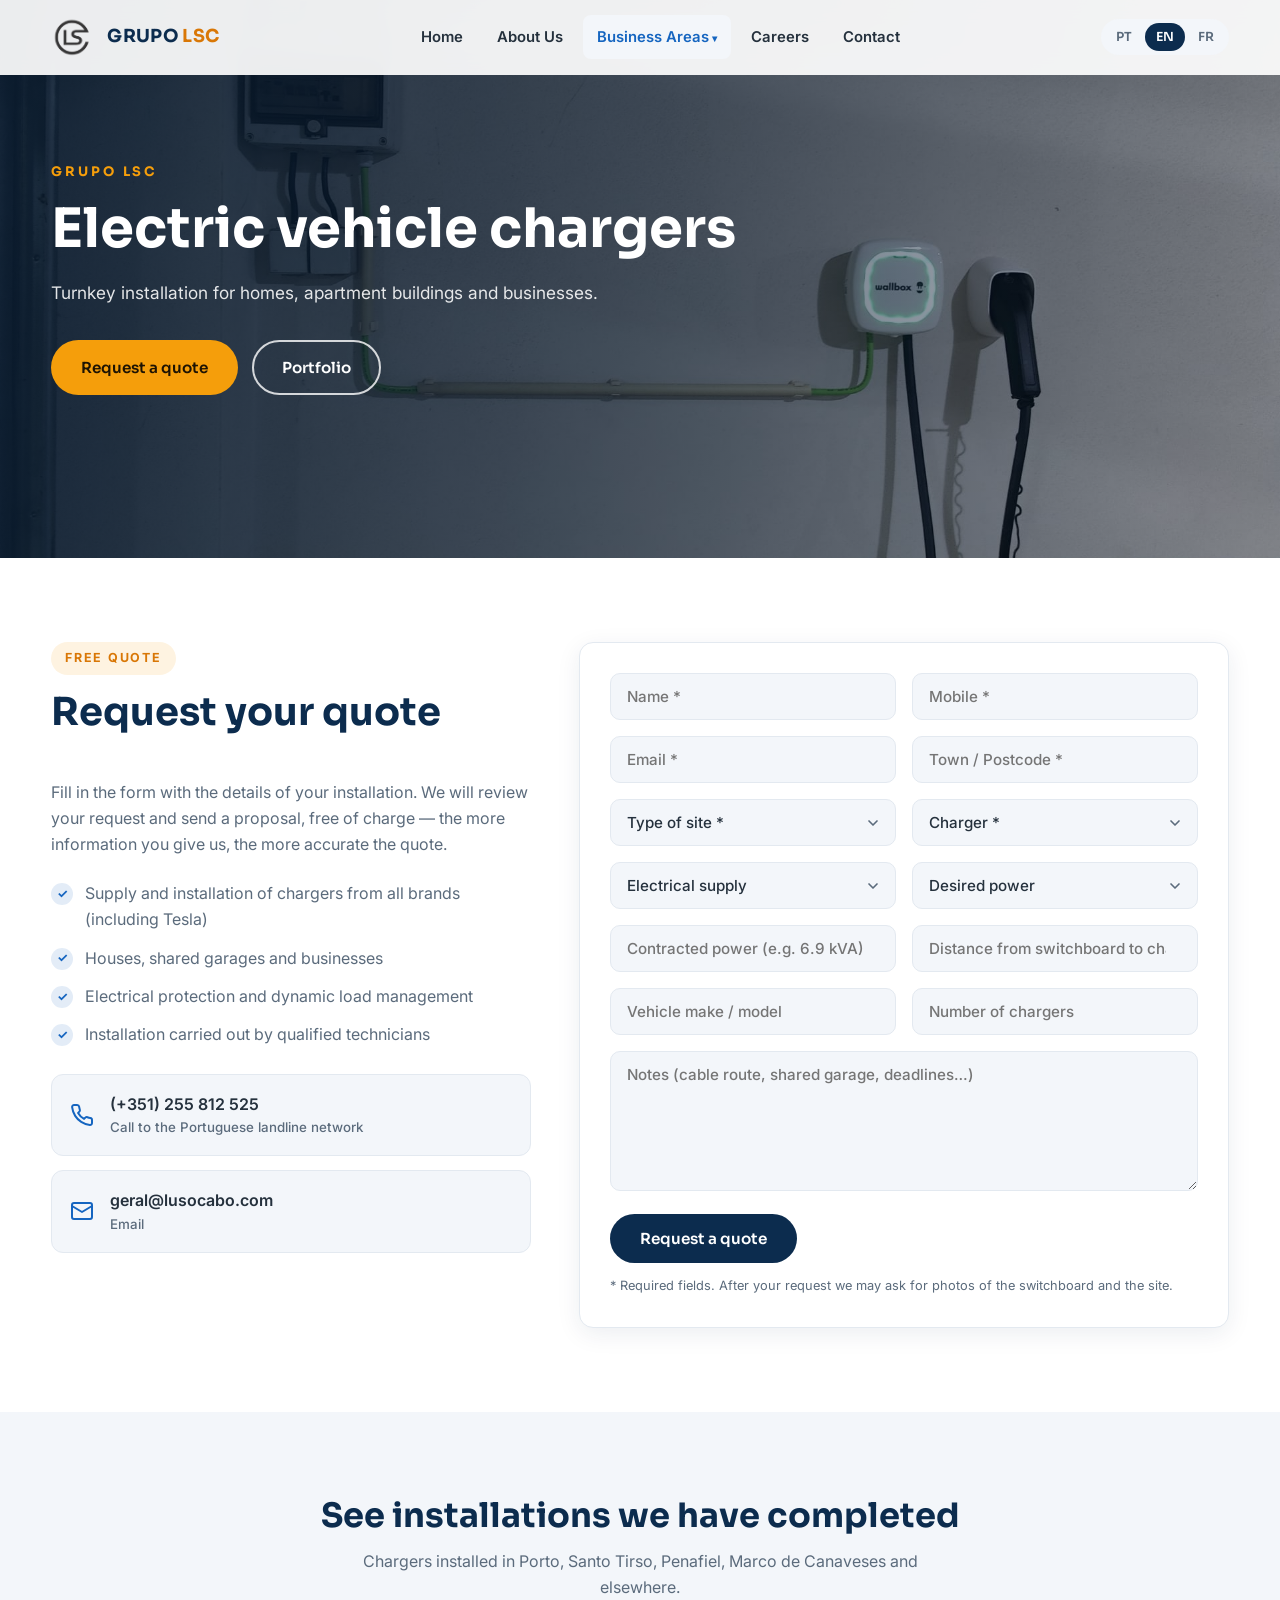
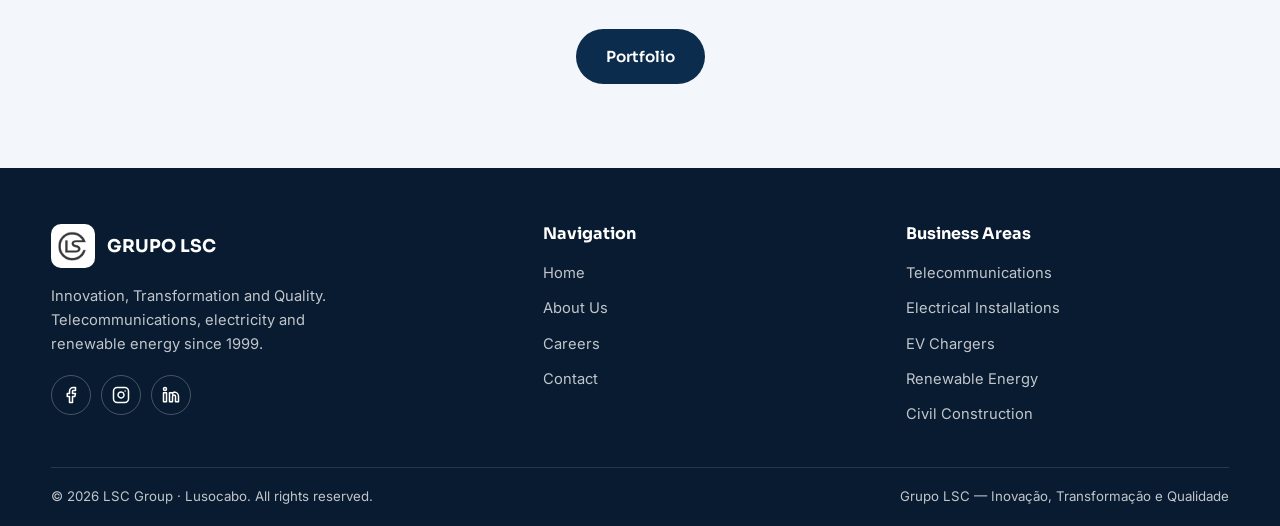
==== carregadores.html @ 3e49ad4d "Adicionar pagina de pedido de orcamento de carregadores VE Co-Authored-By: Claude Fable 5.2 <noreply" ====
<!DOCTYPE html>
<html lang="pt">
<head>
  <meta charset="utf-8">
  <meta name="viewport" content="width=device-width, initial-scale=1">
  <meta name="description" content="Peça um orçamento gratuito para a instalação de um carregador de veículo elétrico em moradia, condomínio ou empresa — Grupo LSC / Lusocabo.">
  <title data-i18n="meta.ev">Orçamento de Carregadores VE — Grupo LSC</title>
  <link rel="icon" type="image/png" href="assets/images/LOGO-sem_bg.png">
  <link rel="preconnect" href="https://fonts.googleapis.com">
  <link rel="preconnect" href="https://fonts.gstatic.com" crossorigin>
  <link href="https://fonts.googleapis.com/css2?family=Inter:wght@400;500;600;700&family=Sora:wght@400;600;700&display=swap" rel="stylesheet">
  <link rel="stylesheet" href="assets/css/site.css">
</head>
<body>

  <!-- ===== Header ===== -->
  <header class="site-header">
    <div class="container nav-wrap">
      <a href="index.html" class="brand">
        <img src="assets/images/LOGO-sem_bg.png" alt="Logótipo Grupo LSC">
        <span class="brand-name">GRUPO <span>LSC</span></span>
      </a>
      <ul class="main-nav">
        <li><a href="index.html" data-i18n="nav.home">Início</a></li>
        <li><a href="index.html#sobre" data-i18n="nav.about">Sobre Nós</a></li>
        <li class="has-sub">
          <a href="index.html#areas" class="active" data-i18n="nav.areas">Áreas de Negócio</a>
          <ul class="sub-menu">
            <li><a href="telecom.html" data-i18n="nav.telecom">Telecomunicações</a></li>
            <li><a href="elec.html" data-i18n="nav.elec">Eletricidade Geral</a></li>
            <li><a href="carregadores.html" class="active" data-i18n="nav.ev">Carregadores VE</a></li>
            <li><a href="renovaveis.html" data-i18n="nav.renov">Energias Renováveis</a></li>
            <li><a href="civil.html" data-i18n="nav.civil">Construção Civil</a></li>
          </ul>
        </li>
        <li><a href="index.html#recrutamento" data-i18n="nav.recruit">Recrutamento</a></li>
        <li><a href="index.html#contacto" data-i18n="nav.contact">Contactos</a></li>
      </ul>
      <div class="lang-switch" role="group" aria-label="Idioma">
        <button data-lang="pt" class="on">PT</button>
        <button data-lang="en">EN</button>
        <button data-lang="fr">FR</button>
      </div>
      <button class="nav-toggle" aria-label="Menu"><span></span><span></span><span></span></button>
    </div>
  </header>

  <!-- ===== Hero ===== -->
  <section class="hero hero-sub" style="padding:0;">
    <div class="hero-bg on" style="background-image:url('assets/images/ELEC_Carregador.jpg')"></div>
    <div class="container">
      <p class="eyebrow">GRUPO LSC</p>
      <h1 data-i18n="ev.heroTitle">Carregadores para veículos elétricos</h1>
      <p data-i18n="ev.heroSub">Instalação chave-na-mão em moradias, condomínios e empresas.</p>
      <div class="hero-cta">
        <a href="#orcamento" class="btn btn-primary" data-i18n="ev.heroBtn">Pedir orçamento</a>
        <a href="elec.html#galeria" class="btn btn-outline" data-i18n="gal.kicker">Portefólio</a>
      </div>
    </div>
  </section>

  <!-- ===== Pedido de orçamento ===== -->
  <section id="orcamento">
    <div class="container contact-grid">
      <div class="reveal">
        <div class="sec-head">
          <span class="kicker" data-i18n="ev.kicker">Orçamento gratuito</span>
          <h2 data-i18n="ev.title">Peça o seu orçamento</h2>
        </div>
        <p style="color:var(--muted);" data-i18n="ev.p1"></p>
        <ul class="svc-list">
          <li data-i18n="ev.s1"></li>
          <li data-i18n="ev.s2"></li>
          <li data-i18n="ev.s3"></li>
          <li data-i18n="ev.s4"></li>
        </ul>
        <div class="contact-card">
          <a class="contact-item" href="tel:+351255812525">
            <svg viewBox="0 0 24 24" fill="none" stroke-width="2" stroke-linecap="round" stroke-linejoin="round"><path d="M22 16.92v3a2 2 0 0 1-2.18 2 19.8 19.8 0 0 1-8.63-3.07 19.5 19.5 0 0 1-6-6 19.8 19.8 0 0 1-3.07-8.67A2 2 0 0 1 4.11 2h3a2 2 0 0 1 2 1.72c.13.96.36 1.9.7 2.81a2 2 0 0 1-.45 2.11L8.09 9.91a16 16 0 0 0 6 6l1.27-1.27a2 2 0 0 1 2.11-.45c.91.34 1.85.57 2.81.7A2 2 0 0 1 22 16.92z"/></svg>
            <div>(+351) 255 812 525<small data-i18n="contact.phonen">Chamada para a rede fixa nacional</small></div>
          </a>
          <a class="contact-item" href="mailto:geral@lusocabo.com">
            <svg viewBox="0 0 24 24" fill="none" stroke-width="2" stroke-linecap="round" stroke-linejoin="round"><rect x="2" y="4" width="20" height="16" rx="2"/><path d="m22 7-10 6L2 7"/></svg>
            <div>geral@lusocabo.com<small data-i18n="contact.email">Email</small></div>
          </a>
        </div>
      </div>

      <div class="contact-form reveal">
        <form action="https://formspree.io/f/mojzkaop" method="POST" data-ok="ev.ok">
          <input type="hidden" name="_subject" value="Pedido de orçamento — Carregador VE">
          <input type="text" name="_gotcha" tabindex="-1" autocomplete="off" style="display:none">

          <div class="form-row">
            <fieldset><input name="Nome" type="text" autocomplete="name" data-i18n-ph="form.name" placeholder="Nome *" required></fieldset>
            <fieldset><input name="Telemóvel" type="tel" autocomplete="tel" data-i18n-ph="ev.fPhone" placeholder="Telemóvel *" required></fieldset>
          </div>
          <div class="form-row">
            <fieldset><input name="email" type="email" autocomplete="email" data-i18n-ph="form.email" placeholder="Email *" required></fieldset>
            <fieldset><input name="Localidade" type="text" data-i18n-ph="ev.fLocal" placeholder="Localidade / Código postal *" required></fieldset>
          </div>

          <div class="form-row">
            <fieldset>
              <select name="Tipo de local" required aria-label="Tipo de local">
                <option value="" disabled selected data-i18n="ev.fSite">Tipo de local *</option>
                <option value="Moradia" data-i18n="ev.site1">Moradia</option>
                <option value="Garagem de condomínio" data-i18n="ev.site2">Garagem de condomínio</option>
                <option value="Empresa / frota" data-i18n="ev.site3">Empresa / frota</option>
                <option value="Espaço público ou comercial" data-i18n="ev.site4">Espaço público ou comercial</option>
              </select>
            </fieldset>
            <fieldset>
              <select name="Equipamento" required aria-label="Equipamento">
                <option value="" disabled selected data-i18n="ev.fEquip">Carregador *</option>
                <option value="Fornecimento e instalação" data-i18n="ev.equip1">Fornecimento e instalação</option>
                <option value="Só instalação (já tenho o carregador)" data-i18n="ev.equip2">Só instalação (já tenho o carregador)</option>
              </select>
            </fieldset>
          </div>

          <div class="form-row">
            <fieldset>
              <select name="Alimentação" aria-label="Alimentação elétrica">
                <option value="" selected data-i18n="ev.fSupply">Instalação elétrica</option>
                <option value="Monofásica" data-i18n="ev.supply1">Monofásica</option>
                <option value="Trifásica" data-i18n="ev.supply2">Trifásica</option>
                <option value="Não sei" data-i18n="ev.dontKnow">Não sei</option>
              </select>
            </fieldset>
            <fieldset>
              <select name="Potência do carregador" aria-label="Potência do carregador">
                <option value="" selected data-i18n="ev.fPower">Potência pretendida</option>
                <option value="3,7 kW">3,7 kW</option>
                <option value="7,4 kW">7,4 kW</option>
                <option value="11 kW">11 kW</option>
                <option value="22 kW">22 kW</option>
                <option value="Não sei" data-i18n="ev.dontKnow">Não sei</option>
              </select>
            </fieldset>
          </div>

          <div class="form-row">
            <fieldset><input name="Potência contratada" type="text" data-i18n-ph="ev.fContract" placeholder="Potência contratada (ex.: 6,9 kVA)"></fieldset>
            <fieldset><input name="Distância ao quadro (m)" type="number" min="0" step="1" inputmode="numeric" data-i18n-ph="ev.fDist" placeholder="Distância do quadro ao carregador (m)"></fieldset>
          </div>

          <div class="form-row">
            <fieldset><input name="Veículo" type="text" data-i18n-ph="ev.fCar" placeholder="Marca / modelo do veículo"></fieldset>
            <fieldset><input name="N.º de carregadores" type="number" min="1" step="1" inputmode="numeric" data-i18n-ph="ev.fQty" placeholder="N.º de carregadores"></fieldset>
          </div>

          <fieldset><textarea name="Observações" data-i18n-ph="ev.fMsg" placeholder="Observações (percurso dos cabos, garagem coletiva, prazos…)"></textarea></fieldset>
          <button type="submit" class="btn btn-navy" data-i18n="ev.send">Pedir orçamento</button>
          <p class="form-status" role="status" style="margin-top:12px;font-weight:600;"></p>
          <p class="form-note" data-i18n="ev.note">* Campos obrigatórios. Depois do pedido poderemos solicitar fotografias do quadro elétrico e do local.</p>
        </form>
      </div>
    </div>
  </section>

  <!-- ===== CTA ===== -->
  <section class="cta-band">
    <div class="container reveal">
      <h2 data-i18n="ev.ctaTitle">Veja instalações que já realizámos</h2>
      <p data-i18n="ev.ctaP"></p>
      <a href="elec.html#galeria" class="btn btn-navy" data-i18n="gal.kicker">Portefólio</a>
    </div>
  </section>

  <!-- ===== Footer ===== -->
  <footer class="site-footer">
    <div class="container">
      <div class="footer-grid">
        <div>
          <div class="footer-brand">
            <img src="assets/images/LOGO-sem_bg.png" alt="Grupo LSC">
            <span class="brand-name">GRUPO LSC</span>
          </div>
          <p class="footer-tagline" data-i18n="footer.tagline"></p>
          <div class="socials">
            <a href="https://www.facebook.com/profile.php?id=61575299214508" target="_blank" rel="noopener" aria-label="Facebook">
              <svg viewBox="0 0 24 24" fill="none" stroke="#fff" stroke-width="2" stroke-linecap="round" stroke-linejoin="round"><path d="M18 2h-3a5 5 0 0 0-5 5v3H7v4h3v8h4v-8h3l1-4h-4V7a1 1 0 0 1 1-1h3z"/></svg>
            </a>
            <a href="https://www.instagram.com/grupo_lsc/" target="_blank" rel="noopener" aria-label="Instagram">
              <svg viewBox="0 0 24 24" fill="none" stroke="#fff" stroke-width="2" stroke-linecap="round" stroke-linejoin="round"><rect x="2" y="2" width="20" height="20" rx="5"/><path d="M16 11.37A4 4 0 1 1 12.63 8 4 4 0 0 1 16 11.37z"/><line x1="17.5" y1="6.5" x2="17.51" y2="6.5"/></svg>
            </a>
            <a href="https://www.linkedin.com/company/lusocabo/" target="_blank" rel="noopener" aria-label="LinkedIn">
              <svg viewBox="0 0 24 24" fill="none" stroke="#fff" stroke-width="2" stroke-linecap="round" stroke-linejoin="round"><path d="M16 8a6 6 0 0 1 6 6v7h-4v-7a2 2 0 0 0-2-2 2 2 0 0 0-2 2v7h-4V9h4v1.57A6 6 0 0 1 16 8z"/><rect x="2" y="9" width="4" height="12"/><circle cx="4" cy="4" r="2"/></svg>
            </a>
          </div>
        </div>
        <div>
          <h4 data-i18n="footer.nav">Navegação</h4>
          <ul>
            <li><a href="index.html" data-i18n="nav.home">Início</a></li>
            <li><a href="index.html#sobre" data-i18n="nav.about">Sobre Nós</a></li>
            <li><a href="index.html#recrutamento" data-i18n="nav.recruit">Recrutamento</a></li>
            <li><a href="index.html#contacto" data-i18n="nav.contact">Contactos</a></li>
          </ul>
        </div>
        <div>
          <h4 data-i18n="footer.areas">Áreas de Negócio</h4>
          <ul>
            <li><a href="telecom.html" data-i18n="nav.telecom">Telecomunicações</a></li>
            <li><a href="elec.html" data-i18n="nav.elec">Eletricidade Geral</a></li>
            <li><a href="carregadores.html" data-i18n="nav.ev">Carregadores VE</a></li>
            <li><a href="renovaveis.html" data-i18n="nav.renov">Energias Renováveis</a></li>
            <li><a href="civil.html" data-i18n="nav.civil">Construção Civil</a></li>
          </ul>
        </div>
      </div>
      <div class="footer-bottom">
        <span data-i18n="footer.rights">© 2026 Grupo LSC · Lusocabo. Todos os direitos reservados.</span>
        <span>Grupo LSC — Inovação, Transformação e Qualidade</span>
      </div>
    </div>
  </footer>

  <script src="assets/js/i18n.js"></script>
  <script src="assets/js/site.js"></script>
</body>
</html>
---- assets/css/site.css ----
/* ============================================================
   GRUPO LSC — folha de estilos principal
   Design corporativo claro · sem frameworks · responsivo
   ============================================================ */

:root {
  --navy: #0c2c4e;
  --navy-2: #123a66;
  --blue: #1565c0;
  --accent: #f59e0b;
  --accent-dark: #d97706;
  --bg: #ffffff;
  --bg-soft: #f3f6fa;
  --text: #25313d;
  --muted: #5b6b7c;
  --line: #e3e9f0;
  --radius: 14px;
  --shadow: 0 6px 24px rgba(12, 44, 78, 0.08);
  --shadow-lg: 0 14px 40px rgba(12, 44, 78, 0.14);
  --font-head: "Sora", "Segoe UI", sans-serif;
  --font-body: "Inter", "Segoe UI", sans-serif;
}

* { margin: 0; padding: 0; box-sizing: border-box; }

html { scroll-behavior: smooth; }

body {
  font-family: var(--font-body);
  color: var(--text);
  background: var(--bg);
  line-height: 1.65;
  font-size: 16px;
  -webkit-font-smoothing: antialiased;
}

img { max-width: 100%; display: block; }

a { color: var(--blue); text-decoration: none; }
a:hover { color: var(--accent-dark); }

h1, h2, h3, h4 { font-family: var(--font-head); color: var(--navy); line-height: 1.2; }

.container { width: min(1180px, 92%); margin-inline: auto; }

section { padding: 84px 0; }

/* ---------- Cabeçalhos de secção ---------- */
.sec-head { max-width: 720px; margin-bottom: 44px; }
.sec-head.center { margin-inline: auto; text-align: center; }
.sec-head .kicker {
  display: inline-block;
  font-size: 0.78rem;
  font-weight: 700;
  letter-spacing: 0.14em;
  text-transform: uppercase;
  color: var(--accent-dark);
  background: rgba(245, 158, 11, 0.12);
  padding: 6px 14px;
  border-radius: 999px;
  margin-bottom: 14px;
}
.sec-head h2 { font-size: clamp(1.7rem, 3.4vw, 2.4rem); font-weight: 700; }
.sec-head p { color: var(--muted); margin-top: 12px; }

/* ---------- Botões ---------- */
.btn {
  display: inline-flex;
  align-items: center;
  gap: 10px;
  font-family: var(--font-head);
  font-weight: 600;
  font-size: 0.95rem;
  padding: 13px 28px;
  border-radius: 999px;
  border: 2px solid transparent;
  cursor: pointer;
  transition: transform 0.18s ease, box-shadow 0.18s ease, background 0.18s ease, color 0.18s ease;
}
.btn:hover { transform: translateY(-2px); }
.btn-primary { background: var(--accent); color: #1d1303; }
.btn-primary:hover { background: var(--accent-dark); color: #fff; box-shadow: var(--shadow-lg); }
.btn-outline { border-color: rgba(255, 255, 255, 0.8); color: #fff; background: transparent; }
.btn-outline:hover { background: #fff; color: var(--navy); }
.btn-navy { background: var(--navy); color: #fff; }
.btn-navy:hover { background: var(--navy-2); color: #fff; box-shadow: var(--shadow-lg); }

/* ---------- Header ---------- */
.site-header {
  position: fixed;
  inset: 0 0 auto 0;
  z-index: 100;
  background: rgba(255, 255, 255, 0.92);
  backdrop-filter: blur(10px);
  border-bottom: 1px solid transparent;
  transition: border-color 0.2s ease, box-shadow 0.2s ease;
}
.site-header.scrolled { border-color: var(--line); box-shadow: 0 4px 18px rgba(12, 44, 78, 0.07); }

.nav-wrap {
  display: flex;
  align-items: center;
  justify-content: space-between;
  height: 74px;
  gap: 18px;
}

.brand { display: flex; align-items: center; gap: 12px; }
.brand img { width: 44px; height: 44px; object-fit: contain; }
.brand .brand-name {
  font-family: var(--font-head);
  font-weight: 700;
  font-size: 1.12rem;
  color: var(--navy);
  letter-spacing: 0.02em;
}
.brand .brand-name span { color: var(--accent-dark); }

.main-nav { display: flex; align-items: center; gap: 6px; list-style: none; }
.main-nav > li { position: relative; }
.main-nav a {
  display: block;
  padding: 10px 14px;
  font-weight: 600;
  font-size: 0.93rem;
  color: var(--text);
  border-radius: 8px;
}
.main-nav a:hover, .main-nav a.active { color: var(--blue); background: var(--bg-soft); }

/* dropdown */
.has-sub > a::after { content: " ▾"; font-size: 0.7em; }
.sub-menu {
  position: absolute;
  top: calc(100% + 8px);
  left: 0;
  min-width: 230px;
  background: #fff;
  border: 1px solid var(--line);
  border-radius: 12px;
  box-shadow: var(--shadow-lg);
  list-style: none;
  padding: 8px;
  opacity: 0;
  visibility: hidden;
  transform: translateY(8px);
  transition: all 0.18s ease;
}
.has-sub:hover .sub-menu, .has-sub:focus-within .sub-menu {
  opacity: 1; visibility: visible; transform: translateY(0);
}
.sub-menu a { padding: 10px 14px; border-radius: 8px; }

/* seletor de idioma */
.lang-switch { display: flex; gap: 2px; background: var(--bg-soft); border-radius: 999px; padding: 4px; }
.lang-switch button {
  border: 0;
  background: transparent;
  font: 600 0.78rem var(--font-head);
  color: var(--muted);
  padding: 6px 11px;
  border-radius: 999px;
  cursor: pointer;
  transition: all 0.15s ease;
}
.lang-switch button.on { background: var(--navy); color: #fff; }

/* hamburger */
.nav-toggle {
  display: none;
  border: 0;
  background: transparent;
  cursor: pointer;
  width: 44px;
  height: 44px;
  border-radius: 10px;
}
.nav-toggle span {
  display: block;
  width: 24px;
  height: 2.5px;
  margin: 5px auto;
  background: var(--navy);
  border-radius: 2px;
  transition: 0.25s ease;
}
body.nav-open .nav-toggle span:nth-child(1) { transform: translateY(7.5px) rotate(45deg); }
body.nav-open .nav-toggle span:nth-child(2) { opacity: 0; }
body.nav-open .nav-toggle span:nth-child(3) { transform: translateY(-7.5px) rotate(-45deg); }

/* ---------- Hero ---------- */
.hero {
  position: relative;
  min-height: 88vh;
  display: flex;
  align-items: center;
  color: #fff;
  overflow: hidden;
  background: var(--navy);
}
.hero.hero-sub { min-height: 62vh; }
.hero-bg {
  position: absolute;
  inset: 0;
  background-size: cover;
  background-position: center;
  opacity: 0;
  transition: opacity 1.4s ease;
  transform: scale(1.04);
}
.hero-bg.on { opacity: 1; }
.hero::after {
  content: "";
  position: absolute;
  inset: 0;
  background: linear-gradient(100deg, rgba(8, 27, 48, 0.88) 0%, rgba(8, 27, 48, 0.62) 48%, rgba(8, 27, 48, 0.28) 100%);
}
.hero .container { position: relative; z-index: 2; }
.hero .eyebrow {
  font: 700 0.82rem var(--font-head);
  letter-spacing: 0.22em;
  text-transform: uppercase;
  color: var(--accent);
  margin-bottom: 16px;
}
.hero h1 {
  color: #fff;
  font-size: clamp(2rem, 5vw, 3.4rem);
  font-weight: 700;
  max-width: 760px;
  margin-bottom: 18px;
}
.hero h1 em { font-style: normal; color: var(--accent); }
.hero p { max-width: 600px; font-size: 1.08rem; color: rgba(255, 255, 255, 0.88); margin-bottom: 32px; }
.hero-cta { display: flex; flex-wrap: wrap; gap: 14px; }

.hero-scroll {
  position: absolute;
  bottom: 26px;
  left: 50%;
  transform: translateX(-50%);
  z-index: 2;
  color: rgba(255,255,255,0.85);
  font-size: 1.3rem;
  animation: bounce 2s infinite;
}
@keyframes bounce { 0%,100% { transform: translate(-50%,0); } 50% { transform: translate(-50%,8px); } }

/* ---------- Faixa de estatísticas ---------- */
.stats-band { background: var(--navy); padding: 46px 0; }
.stats-grid {
  display: grid;
  grid-template-columns: repeat(4, 1fr);
  gap: 24px;
  text-align: center;
}
.stat .num {
  font: 700 clamp(1.9rem, 4vw, 2.7rem) var(--font-head);
  color: #fff;
}
.stat .num i { font-style: normal; color: var(--accent); }
.stat .lbl { color: rgba(255, 255, 255, 0.72); font-size: 0.92rem; margin-top: 4px; }

/* ---------- Sobre ---------- */
.about-grid {
  display: grid;
  grid-template-columns: 1.05fr 1fr;
  gap: 56px;
  align-items: center;
}
.about-text p + p { margin-top: 14px; }
.about-text p { color: var(--muted); }
.about-text strong { color: var(--navy); }

.values-grid { display: grid; grid-template-columns: 1fr 1fr; gap: 18px; }
.value-card {
  background: var(--bg-soft);
  border: 1px solid var(--line);
  border-radius: var(--radius);
  padding: 26px 22px;
  transition: transform 0.2s ease, box-shadow 0.2s ease;
}
.value-card:hover { transform: translateY(-4px); box-shadow: var(--shadow); }
.value-card svg { width: 34px; height: 34px; stroke: var(--blue); margin-bottom: 12px; }
.value-card h4 { font-size: 1.02rem; margin-bottom: 6px; }
.value-card p { font-size: 0.88rem; color: var(--muted); }

/* ---------- Áreas de negócio ---------- */
.areas-grid {
  display: grid;
  grid-template-columns: repeat(auto-fit, minmax(205px, 1fr));
  gap: 22px;
}
.area-card {
  position: relative;
  border-radius: var(--radius);
  overflow: hidden;
  min-height: 380px;
  display: flex;
  align-items: flex-end;
  color: #fff;
  box-shadow: var(--shadow);
  transition: transform 0.25s ease, box-shadow 0.25s ease;
}
.area-card:hover { transform: translateY(-6px); box-shadow: var(--shadow-lg); }
.area-card img.bg {
  position: absolute;
  inset: 0;
  width: 100%;
  height: 100%;
  object-fit: cover;
  transition: transform 0.5s ease;
}
.area-card:hover img.bg { transform: scale(1.06); }
.area-card::after {
  content: "";
  position: absolute;
  inset: 0;
  background: linear-gradient(to top, rgba(8, 27, 48, 0.92) 0%, rgba(8, 27, 48, 0.35) 55%, rgba(8, 27, 48, 0.05) 100%);
}
.area-card .info { position: relative; z-index: 2; padding: 24px; }
.area-card h3 { color: #fff; font-size: 1.18rem; margin-bottom: 8px; }
.area-card p { font-size: 0.87rem; color: rgba(255, 255, 255, 0.85); margin-bottom: 14px; }
.area-card .more { font: 600 0.86rem var(--font-head); color: var(--accent); }
.area-card:hover .more { color: #fff; }

/* ---------- Conhecimento técnico ---------- */
.tech-grid {
  display: grid;
  grid-template-columns: repeat(3, 1fr);
  gap: 14px 22px;
}
.tech-item {
  display: flex;
  align-items: center;
  gap: 14px;
  background: #fff;
  border: 1px solid var(--line);
  border-radius: 12px;
  padding: 16px 18px;
  font-weight: 600;
  font-size: 0.92rem;
  color: var(--navy);
  transition: border-color 0.2s ease, box-shadow 0.2s ease;
}
.tech-item:hover { border-color: var(--blue); box-shadow: var(--shadow); }
.tech-item svg { flex: 0 0 26px; width: 26px; height: 26px; stroke: var(--blue); }

/* ---------- Projetos (carrossel scroll-snap) ---------- */
.proj-rail-wrap { position: relative; }
.proj-rail {
  display: grid;
  grid-auto-flow: column;
  grid-auto-columns: clamp(250px, 30%, 340px);
  gap: 20px;
  overflow-x: auto;
  scroll-snap-type: x mandatory;
  padding: 6px 6px 22px;
  scrollbar-width: thin;
  scrollbar-color: var(--line) transparent;
}
.proj-card {
  scroll-snap-align: start;
  background: #fff;
  border: 1px solid var(--line);
  border-radius: var(--radius);
  overflow: hidden;
  box-shadow: var(--shadow);
  transition: transform 0.2s ease;
}
.proj-card:hover { transform: translateY(-5px); }
.proj-card img { height: 210px; width: 100%; object-fit: cover; }
.proj-card .body { padding: 18px 20px 20px; }
.proj-card h4 { font-size: 1rem; margin-bottom: 4px; }
.proj-card .meta { font-size: 0.84rem; color: var(--muted); }
.proj-card .tag {
  display: inline-block;
  font: 600 0.72rem var(--font-head);
  color: var(--blue);
  background: rgba(21, 101, 192, 0.1);
  border-radius: 999px;
  padding: 3px 10px;
  margin-bottom: 10px;
}
.rail-btn {
  position: absolute;
  top: 42%;
  width: 46px;
  height: 46px;
  border-radius: 50%;
  border: 1px solid var(--line);
  background: #fff;
  box-shadow: var(--shadow);
  cursor: pointer;
  font-size: 1.1rem;
  color: var(--navy);
  z-index: 3;
  transition: background 0.15s ease;
}
.rail-btn:hover { background: var(--accent); }
.rail-btn.prev { left: -14px; }
.rail-btn.next { right: -14px; }

/* ---------- Presença internacional ---------- */
.presence { background: var(--bg-soft); }
.presence-grid {
  display: grid;
  grid-template-columns: 1fr 1fr;
  gap: 56px;
  align-items: center;
}
.presence-grid img { border-radius: var(--radius); box-shadow: var(--shadow); }
.country-list { display: grid; gap: 16px; margin-top: 26px; }
.country {
  display: flex;
  gap: 16px;
  background: #fff;
  border: 1px solid var(--line);
  border-radius: 12px;
  padding: 16px 18px;
}
.country .flag { font-size: 1.5rem; line-height: 1.3; }
.country h4 { font-size: 0.98rem; margin-bottom: 3px; }
.country p { font-size: 0.88rem; color: var(--muted); }

/* ---------- Clientes (marquee) ---------- */
.clients { padding: 64px 0; }
.marquee { overflow: hidden; position: relative; }
.marquee::before, .marquee::after {
  content: "";
  position: absolute;
  top: 0; bottom: 0;
  width: 90px;
  z-index: 2;
  pointer-events: none;
}
.marquee::before { left: 0; background: linear-gradient(to right, var(--mq-bg, #fff), transparent); }
.marquee::after { right: 0; background: linear-gradient(to left, var(--mq-bg, #fff), transparent); }
.marquee-track {
  display: flex;
  align-items: center;
  gap: 64px;
  width: max-content;
  animation: marquee 36s linear infinite;
}
.marquee:hover .marquee-track { animation-play-state: paused; }
.marquee-track img {
  height: 52px;
  width: auto;
  object-fit: contain;
  filter: grayscale(1);
  opacity: 0.65;
  transition: 0.2s ease;
}
.marquee-track img:hover { filter: none; opacity: 1; }
@keyframes marquee { to { transform: translateX(-50%); } }

/* ---------- Recrutamento ---------- */
.recruit {
  background: linear-gradient(115deg, var(--navy) 0%, var(--navy-2) 60%, #1d558f 100%);
  color: #fff;
  text-align: center;
}
.recruit h2 { color: #fff; font-size: clamp(1.6rem, 3.2vw, 2.2rem); margin-bottom: 14px; }
.recruit p { max-width: 640px; margin: 0 auto 30px; color: rgba(255, 255, 255, 0.85); }

/* ---------- Contacto ---------- */
.contact-grid {
  display: grid;
  grid-template-columns: 0.85fr 1.15fr;
  gap: 48px;
  align-items: start;
}
.contact-card { display: grid; gap: 14px; margin-top: 26px; }
.contact-item {
  display: flex;
  align-items: center;
  gap: 16px;
  background: var(--bg-soft);
  border: 1px solid var(--line);
  border-radius: 12px;
  padding: 16px 18px;
  color: var(--text);
  font-weight: 600;
}
.contact-item svg { flex: 0 0 24px; width: 24px; height: 24px; stroke: var(--blue); }
.contact-item small { display: block; font-weight: 500; color: var(--muted); }

.contact-form {
  background: #fff;
  border: 1px solid var(--line);
  border-radius: var(--radius);
  box-shadow: var(--shadow);
  padding: 30px;
}
.form-row { display: grid; grid-template-columns: 1fr 1fr; gap: 16px; }
.contact-form fieldset { border: 0; margin-bottom: 16px; }
.contact-form fieldset select {
  appearance: none;
  -webkit-appearance: none;
  cursor: pointer;
  padding-right: 40px;
  background-image: url("data:image/svg+xml,%3Csvg xmlns='http://www.w3.org/2000/svg' viewBox='0 0 24 24' fill='none' stroke='%235b6b7c' stroke-width='2.5' stroke-linecap='round' stroke-linejoin='round'%3E%3Cpath d='m6 9 6 6 6-6'/%3E%3C/svg%3E");
  background-repeat: no-repeat;
  background-position: right 14px center;
  background-size: 16px;
}
.contact-form select:focus { border-color: var(--blue); background-color: #fff; }
.contact-form input, .contact-form textarea, .contact-form select {
  width: 100%;
  font: 500 0.95rem var(--font-body);
  color: var(--text);
  background-color: var(--bg-soft);
  border: 1.5px solid var(--line);
  border-radius: 10px;
  padding: 13px 16px;
  outline: none;
  transition: border-color 0.15s ease, background 0.15s ease;
}
.contact-form input:focus, .contact-form textarea:focus { border-color: var(--blue); background: #fff; }
.contact-form textarea { resize: vertical; min-height: 140px; }
.form-note { font-size: 0.8rem; color: var(--muted); margin-top: 10px; }

/* ---------- Galeria + filtros ---------- */
.filters { display: flex; flex-wrap: wrap; gap: 10px; margin-bottom: 32px; }
.filters button {
  border: 1.5px solid var(--line);
  background: #fff;
  color: var(--muted);
  font: 600 0.85rem var(--font-head);
  padding: 9px 18px;
  border-radius: 999px;
  cursor: pointer;
  transition: 0.15s ease;
}
.filters button:hover { border-color: var(--blue); color: var(--blue); }
.filters button.on { background: var(--navy); border-color: var(--navy); color: #fff; }

.gallery {
  display: grid;
  grid-template-columns: repeat(3, 1fr);
  gap: 18px;
}
.g-item {
  position: relative;
  border-radius: 12px;
  overflow: hidden;
  cursor: zoom-in;
  aspect-ratio: 4 / 3;
  background: var(--bg-soft);
  box-shadow: var(--shadow);
}
.g-item img, .g-item video { width: 100%; height: 100%; object-fit: cover; transition: transform 0.4s ease; }
.g-item:hover img { transform: scale(1.06); }
.g-item .cap {
  position: absolute;
  inset: auto 0 0 0;
  padding: 30px 14px 12px;
  background: linear-gradient(to top, rgba(8, 27, 48, 0.85), transparent);
  color: #fff;
  font-size: 0.82rem;
  font-weight: 600;
  opacity: 0;
  transition: opacity 0.25s ease;
}
.g-item:hover .cap { opacity: 1; }
.g-item.hide { display: none; }

/* ---------- Lightbox ---------- */
.lb {
  position: fixed;
  inset: 0;
  z-index: 200;
  background: rgba(5, 15, 28, 0.93);
  display: none;
  align-items: center;
  justify-content: center;
  flex-direction: column;
  padding: 30px;
}
.lb.open { display: flex; }
.lb img { max-width: 92vw; max-height: 80vh; border-radius: 8px; box-shadow: 0 20px 60px rgba(0,0,0,0.5); object-fit: contain; display: block; }
.lb .lb-cap { color: #fff; margin-top: 16px; font-weight: 600; }
.lb button {
  position: absolute;
  background: rgba(255, 255, 255, 0.1);
  border: 1px solid rgba(255, 255, 255, 0.25);
  color: #fff;
  width: 48px;
  height: 48px;
  border-radius: 50%;
  font-size: 1.25rem;
  cursor: pointer;
  transition: background 0.15s ease;
}
.lb button:hover { background: var(--accent); color: var(--navy); }
.lb .lb-close { top: 22px; right: 22px; }
.lb .lb-prev { left: 22px; top: 50%; transform: translateY(-50%); }
.lb .lb-next { right: 22px; top: 50%; transform: translateY(-50%); }

/* ---------- Página de serviço: lista ---------- */
.svc-grid { display: grid; grid-template-columns: 1.05fr 1fr; gap: 56px; align-items: center; }
.svc-grid .photo { border-radius: var(--radius); box-shadow: var(--shadow-lg); overflow: hidden; }
.svc-list { list-style: none; display: grid; gap: 12px; margin-top: 22px; }
.svc-list li { display: flex; gap: 12px; align-items: flex-start; color: var(--muted); }
.svc-list li::before {
  content: "✓";
  flex: 0 0 22px;
  height: 22px;
  border-radius: 50%;
  background: rgba(21, 101, 192, 0.12);
  color: var(--blue);
  font-size: 0.78rem;
  font-weight: 700;
  display: inline-flex;
  align-items: center;
  justify-content: center;
  margin-top: 3px;
}

/* ---------- CTA banda ---------- */
.cta-band { background: var(--bg-soft); text-align: center; }
.cta-band h2 { font-size: clamp(1.5rem, 3vw, 2.1rem); margin-bottom: 12px; }
.cta-band p { color: var(--muted); max-width: 620px; margin: 0 auto 28px; }

/* ---------- Footer ---------- */
.site-footer { background: #081b30; color: rgba(255, 255, 255, 0.75); padding: 56px 0 0; }
.footer-grid {
  display: grid;
  grid-template-columns: 1.4fr 1fr 1fr;
  gap: 40px;
  padding-bottom: 40px;
}
.site-footer h4 { color: #fff; font-size: 1rem; margin-bottom: 16px; }
.site-footer ul { list-style: none; display: grid; gap: 9px; }
.site-footer a { color: rgba(255, 255, 255, 0.75); font-size: 0.92rem; }
.site-footer a:hover { color: var(--accent); }
.footer-brand { display: flex; align-items: center; gap: 12px; margin-bottom: 16px; }
.footer-brand img { width: 44px; height: 44px; background: #fff; border-radius: 10px; padding: 4px; }
.footer-brand .brand-name { font: 700 1.1rem var(--font-head); color: #fff; }
.footer-tagline { font-size: 0.92rem; max-width: 320px; }
.socials { display: flex; gap: 10px; margin-top: 18px; }
.socials a {
  width: 40px;
  height: 40px;
  border-radius: 50%;
  border: 1px solid rgba(255, 255, 255, 0.25);
  display: inline-flex;
  align-items: center;
  justify-content: center;
  transition: 0.15s ease;
}
.socials a:hover { background: var(--accent); border-color: var(--accent); }
.socials svg { width: 18px; height: 18px; }
.footer-bottom {
  border-top: 1px solid rgba(255, 255, 255, 0.12);
  padding: 18px 0;
  font-size: 0.83rem;
  display: flex;
  justify-content: space-between;
  gap: 12px;
  flex-wrap: wrap;
}

/* ---------- Animações de entrada ---------- */
.reveal { opacity: 0; transform: translateY(26px); transition: opacity 0.7s ease, transform 0.7s ease; }
.reveal.visible { opacity: 1; transform: none; }
@media (prefers-reduced-motion: reduce) {
  .reveal { opacity: 1; transform: none; transition: none; }
  html { scroll-behavior: auto; }
}

/* ============================================================
   RESPONSIVO
   ============================================================ */
@media (max-width: 1024px) {
  .areas-grid { grid-template-columns: repeat(2, 1fr); }
  .tech-grid { grid-template-columns: repeat(2, 1fr); }
  .about-grid, .presence-grid, .svc-grid, .contact-grid { grid-template-columns: 1fr; gap: 40px; }
  .stats-grid { grid-template-columns: repeat(2, 1fr); gap: 32px; }
  .footer-grid { grid-template-columns: 1fr 1fr; }
}

@media (max-width: 768px) {
  section { padding: 60px 0; }
  .nav-toggle { display: block; }
  .main-nav {
    position: fixed;
    top: 74px;
    left: 0;
    right: 0;
    background: #fff;
    flex-direction: column;
    align-items: stretch;
    gap: 2px;
    padding: 16px 5%;
    border-bottom: 1px solid var(--line);
    box-shadow: var(--shadow-lg);
    display: none;
    max-height: calc(100vh - 74px);
    overflow-y: auto;
  }
  body.nav-open .main-nav { display: flex; }
  .sub-menu {
    position: static;
    opacity: 1;
    visibility: visible;
    transform: none;
    box-shadow: none;
    border: 0;
    padding-left: 18px;
    min-width: 0;
  }
  .has-sub > a::after { content: ""; }
  .hero { min-height: 78vh; }
  .gallery { grid-template-columns: repeat(2, 1fr); }
  .form-row { grid-template-columns: 1fr; }
  .rail-btn { display: none; }
  .areas-grid { grid-template-columns: 1fr; }
  .area-card { min-height: 300px; }
}

@media (max-width: 520px) {
  .tech-grid, .gallery { grid-template-columns: 1fr; }
  .stats-grid { grid-template-columns: repeat(2, 1fr); }
  .footer-grid { grid-template-columns: 1fr; }
  .brand .brand-name { font-size: 1rem; }
  .lang-switch button { padding: 5px 8px; }
}
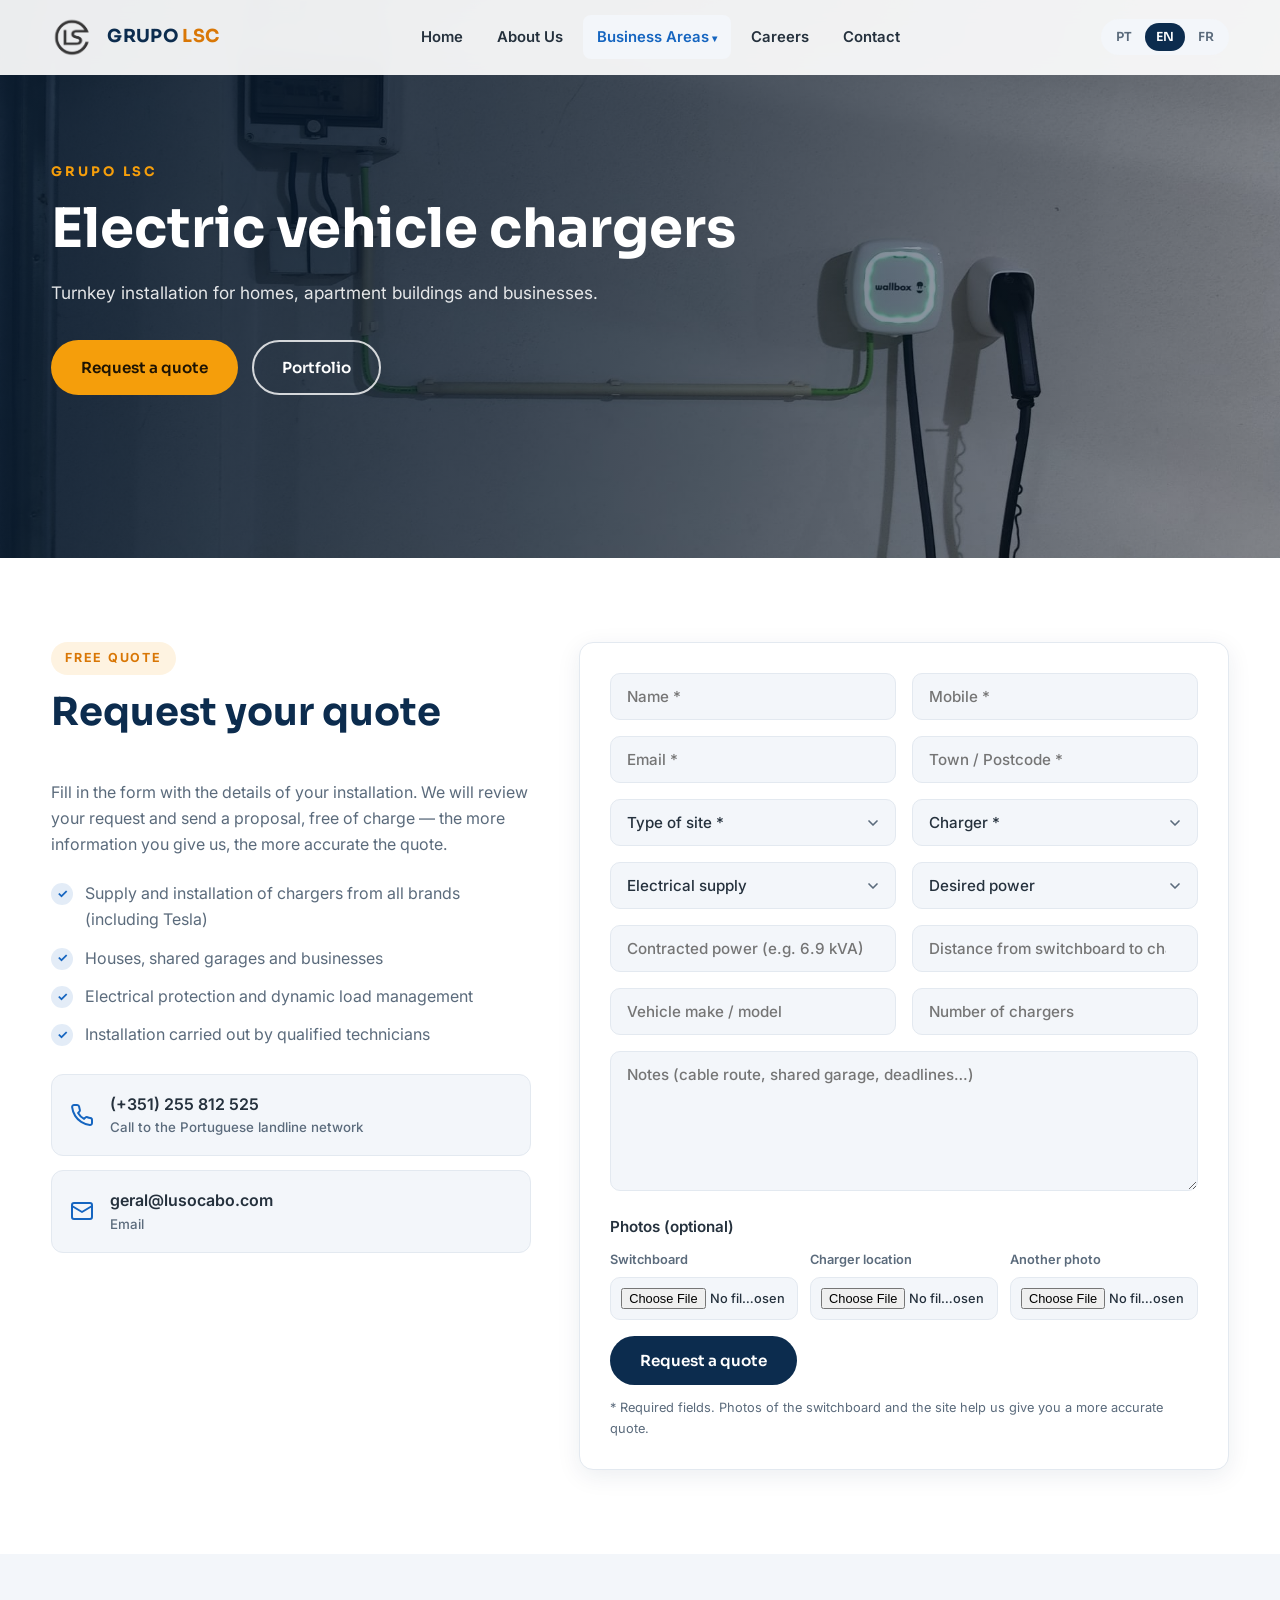
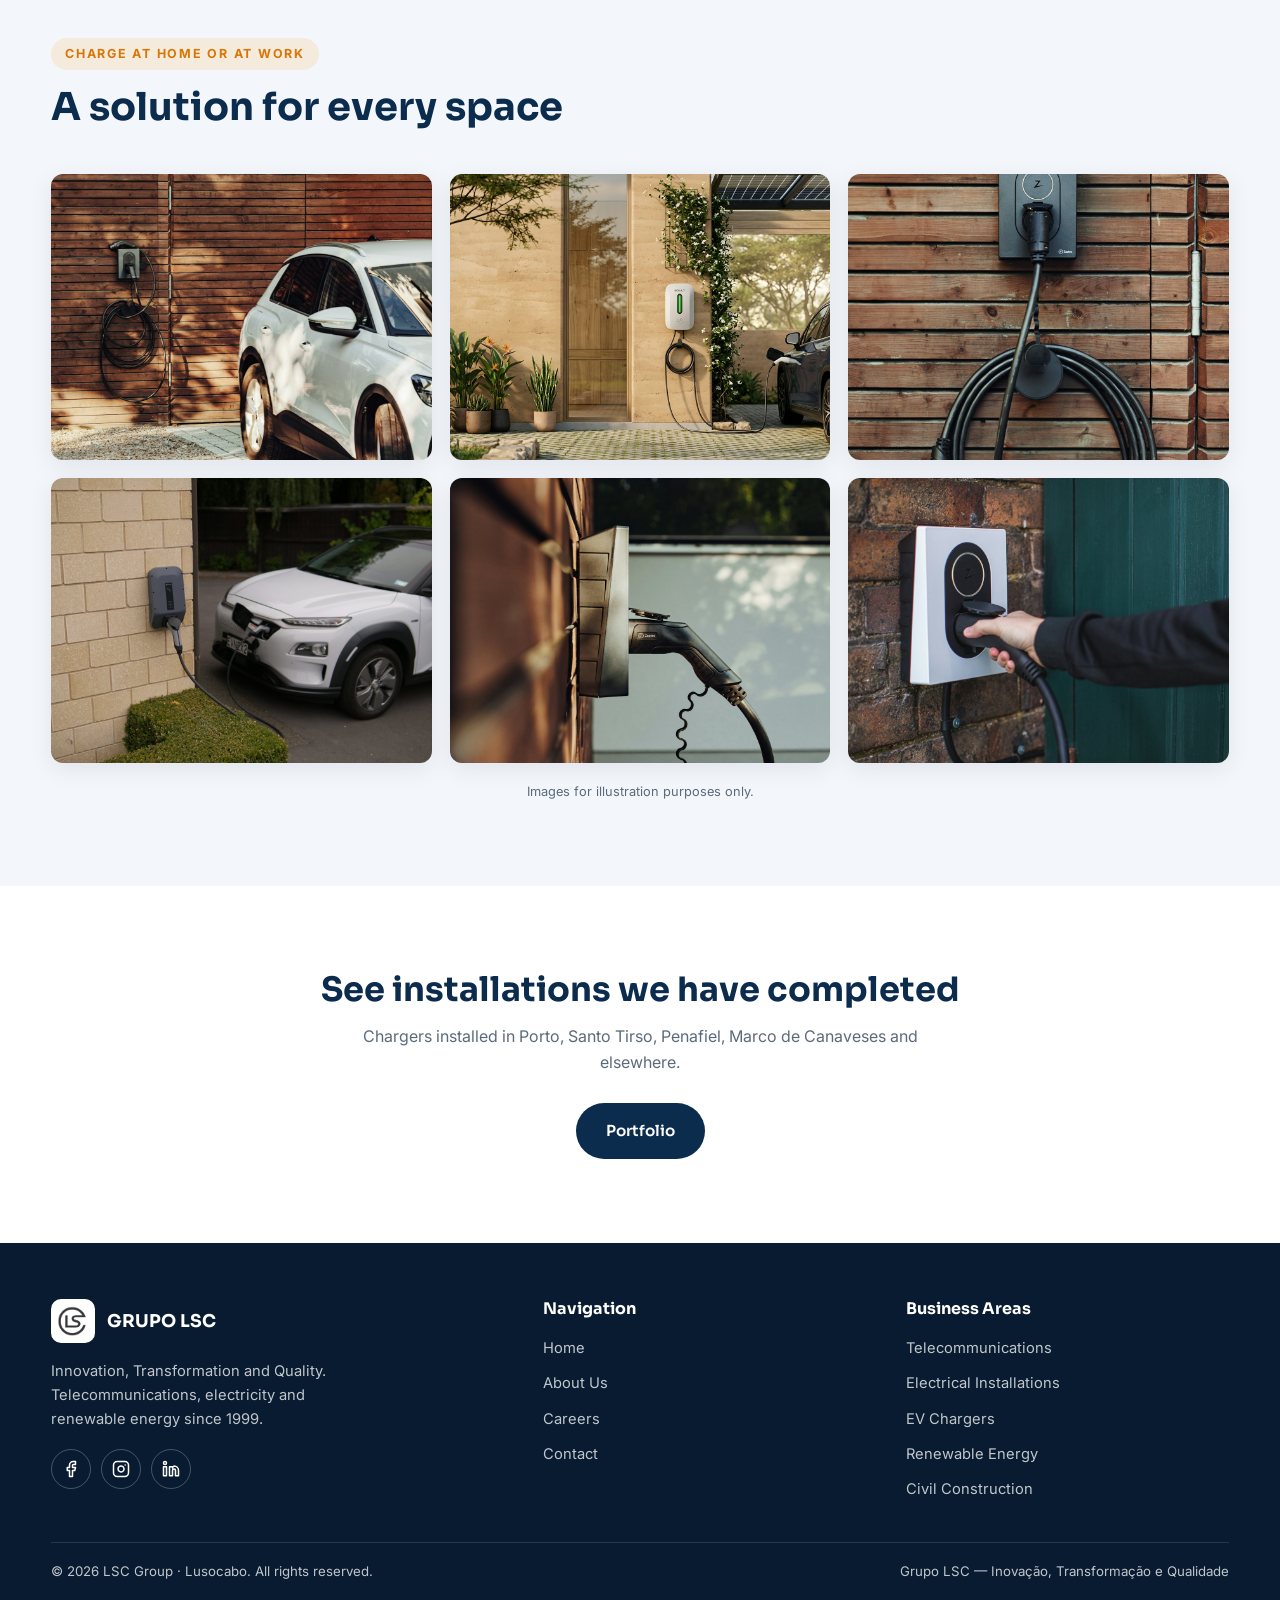
==== commit e2599461: "Carregadores: fotos ilustrativas e envio de fotografias no pedido de orcamento Co-Authored-By: Claud" ====
--- a/carregadores.html
+++ b/carregadores.html
@@ -87,7 +87,12 @@
       </div>
 
       <div class="contact-form reveal">
-        <form action="https://formspree.io/f/mojzkaop" method="POST" data-ok="ev.ok">
+        <!-- Envio: Netlify Forms (aceita fotografias); se falhar, segue por Formspree sem anexos -->
+        <form name="orcamento-carregadores" action="/carregadores.html" method="POST" enctype="multipart/form-data"
+              data-netlify="true" netlify-honeypot="bot-field"
+              data-fallback="https://formspree.io/f/mojzkaop" data-ok="ev.ok" data-ok-nofiles="ev.okNoPhotos">
+          <input type="hidden" name="form-name" value="orcamento-carregadores">
+          <input type="text" name="bot-field" tabindex="-1" autocomplete="off" style="display:none">
           <input type="hidden" name="_subject" value="Pedido de orçamento — Carregador VE">
           <input type="text" name="_gotcha" tabindex="-1" autocomplete="off" style="display:none">
 
@@ -151,6 +156,12 @@
           </div>
 
           <fieldset><textarea name="Observações" data-i18n-ph="ev.fMsg" placeholder="Observações (percurso dos cabos, garagem coletiva, prazos…)"></textarea></fieldset>
+          <p class="file-title" data-i18n="ev.fPhotos">Fotografias (opcional)</p>
+          <div class="file-grid">
+            <fieldset><label for="ev-foto1" data-i18n="ev.ph1">Quadro elétrico</label><input id="ev-foto1" name="Foto do quadro elétrico" type="file" accept="image/*"></fieldset>
+            <fieldset><label for="ev-foto2" data-i18n="ev.ph2">Local do carregador</label><input id="ev-foto2" name="Foto do local" type="file" accept="image/*"></fieldset>
+            <fieldset><label for="ev-foto3" data-i18n="ev.ph3">Outra fotografia</label><input id="ev-foto3" name="Outra foto" type="file" accept="image/*"></fieldset>
+          </div>
           <button type="submit" class="btn btn-navy" data-i18n="ev.send">Pedir orçamento</button>
           <p class="form-status" role="status" style="margin-top:12px;font-weight:600;"></p>
           <p class="form-note" data-i18n="ev.note">* Campos obrigatórios. Depois do pedido poderemos solicitar fotografias do quadro elétrico e do local.</p>
@@ -159,8 +170,27 @@
     </div>
   </section>
 
+  <!-- ===== Imagens ilustrativas (banco de imagens Unsplash) ===== -->
+  <section style="background:var(--bg-soft);">
+    <div class="container">
+      <div class="sec-head reveal">
+        <span class="kicker" data-i18n="ev.galKicker">Carregue em casa ou na empresa</span>
+        <h2 data-i18n="ev.galTitle">Uma solução para cada espaço</h2>
+      </div>
+      <div class="gallery reveal">
+        <figure class="g-item"><img src="assets/images/EV_stock_1.jpg" alt="Carregador de parede junto a um carro elétrico" loading="lazy"></figure>
+        <figure class="g-item"><img src="assets/images/EV_stock_2.jpg" alt="Carregador instalado na entrada de uma moradia" loading="lazy"></figure>
+        <figure class="g-item"><img src="assets/images/EV_stock_3.jpg" alt="Carregador de parede com cabo enrolado" loading="lazy"></figure>
+        <figure class="g-item"><img src="assets/images/EV_stock_4.jpg" alt="Carro elétrico a carregar junto a um carregador de parede" loading="lazy"></figure>
+        <figure class="g-item"><img src="assets/images/EV_stock_5.jpg" alt="Cabo de carregamento ligado a um carregador de parede" loading="lazy"></figure>
+        <figure class="g-item"><img src="assets/images/EV_stock_6.jpg" alt="Utilização de um carregador de parede" loading="lazy"></figure>
+      </div>
+      <p class="form-note" style="text-align:center;margin-top:18px;" data-i18n="ev.galNote">Imagens meramente ilustrativas.</p>
+    </div>
+  </section>
+
   <!-- ===== CTA ===== -->
-  <section class="cta-band">
+  <section class="cta-band" style="background:var(--bg);">
     <div class="container reveal">
       <h2 data-i18n="ev.ctaTitle">Veja instalações que já realizámos</h2>
       <p data-i18n="ev.ctaP"></p>
--- a/assets/css/site.css
+++ b/assets/css/site.css
@@ -519,6 +519,12 @@
 }
 .contact-form input:focus, .contact-form textarea:focus { border-color: var(--blue); background: #fff; }
 .contact-form textarea { resize: vertical; min-height: 140px; }
+.file-title { font-weight: 600; font-size: 0.95rem; margin-bottom: 10px; }
+.file-grid { display: grid; grid-template-columns: repeat(3, 1fr); gap: 12px; }
+.file-grid fieldset { min-width: 0; }
+.file-grid label { display: block; font-size: 0.8rem; font-weight: 600; color: var(--muted); margin-bottom: 6px; }
+.contact-form input[type=file] { font-size: 0.8rem; padding: 10px; cursor: pointer; }
+@media (max-width: 640px) { .file-grid { grid-template-columns: 1fr; } }
 .form-note { font-size: 0.8rem; color: var(--muted); margin-top: 10px; }
 
 /* ---------- Galeria + filtros ---------- */
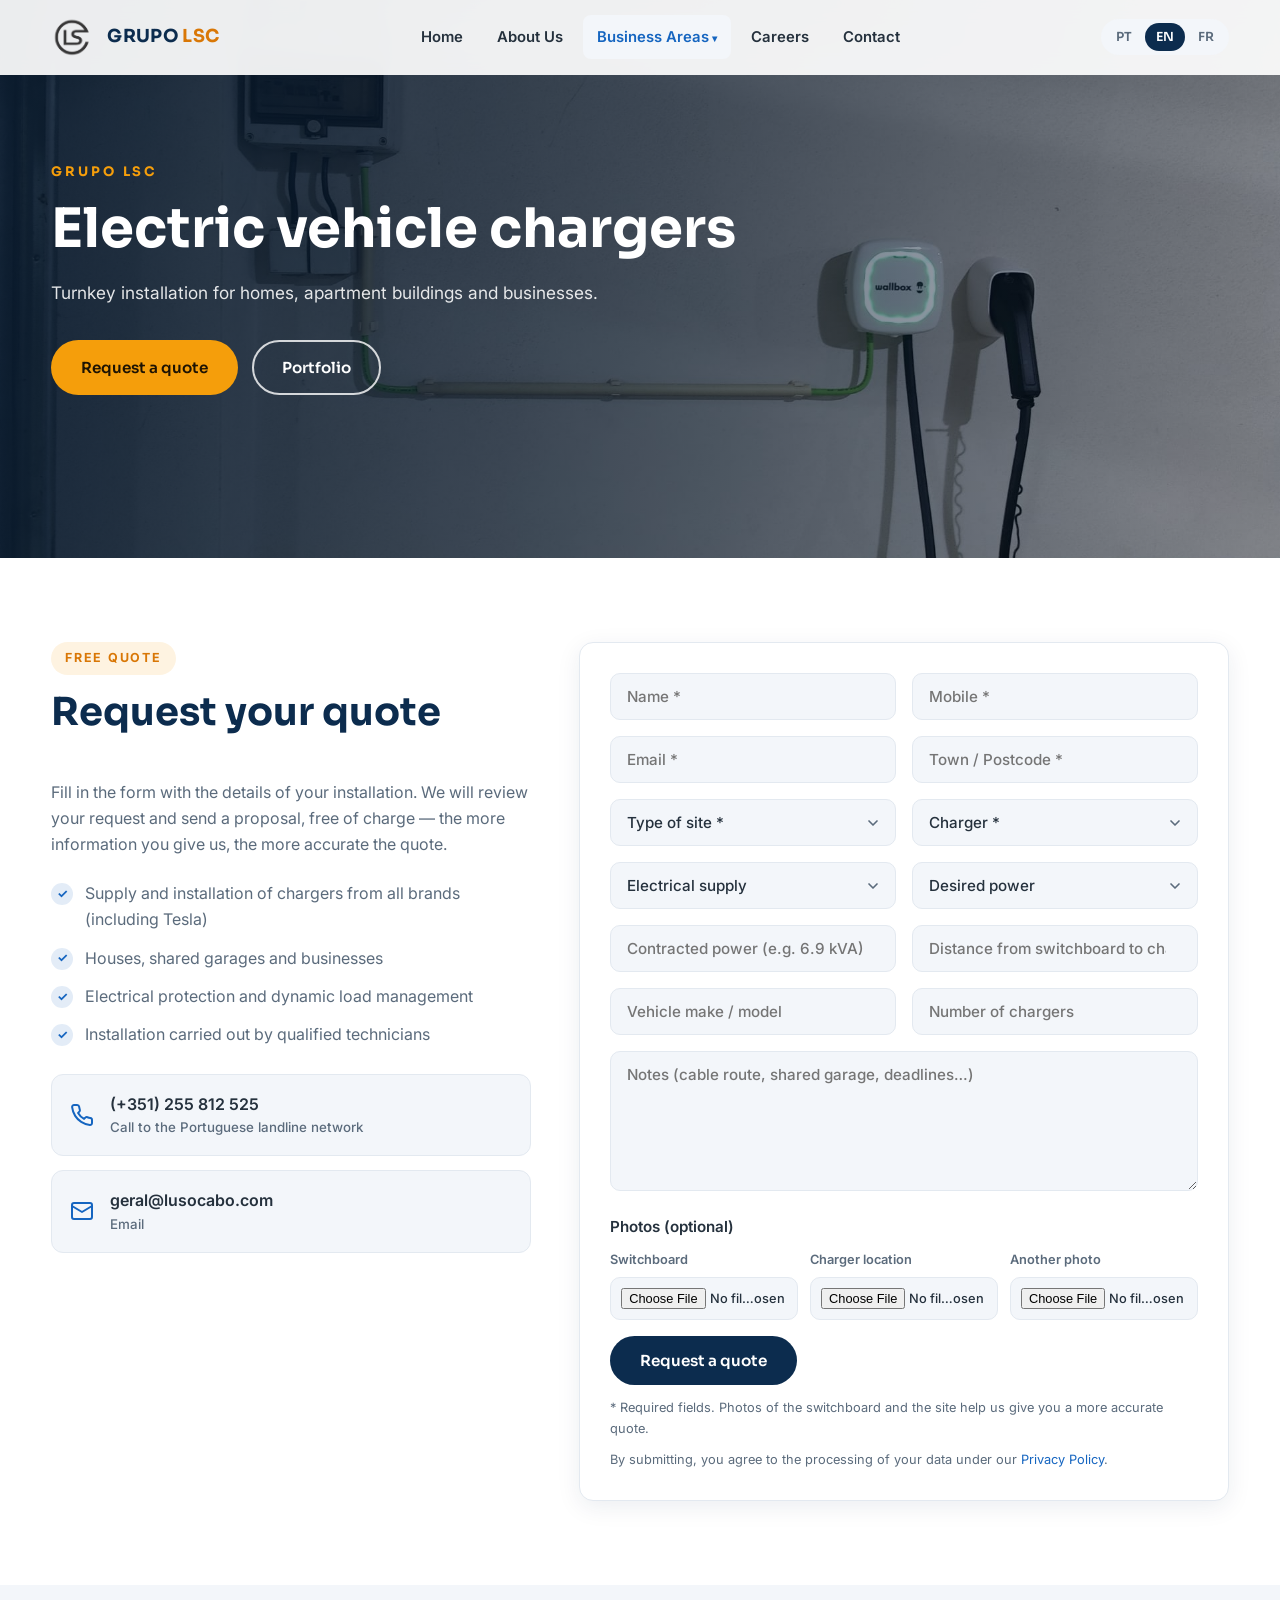
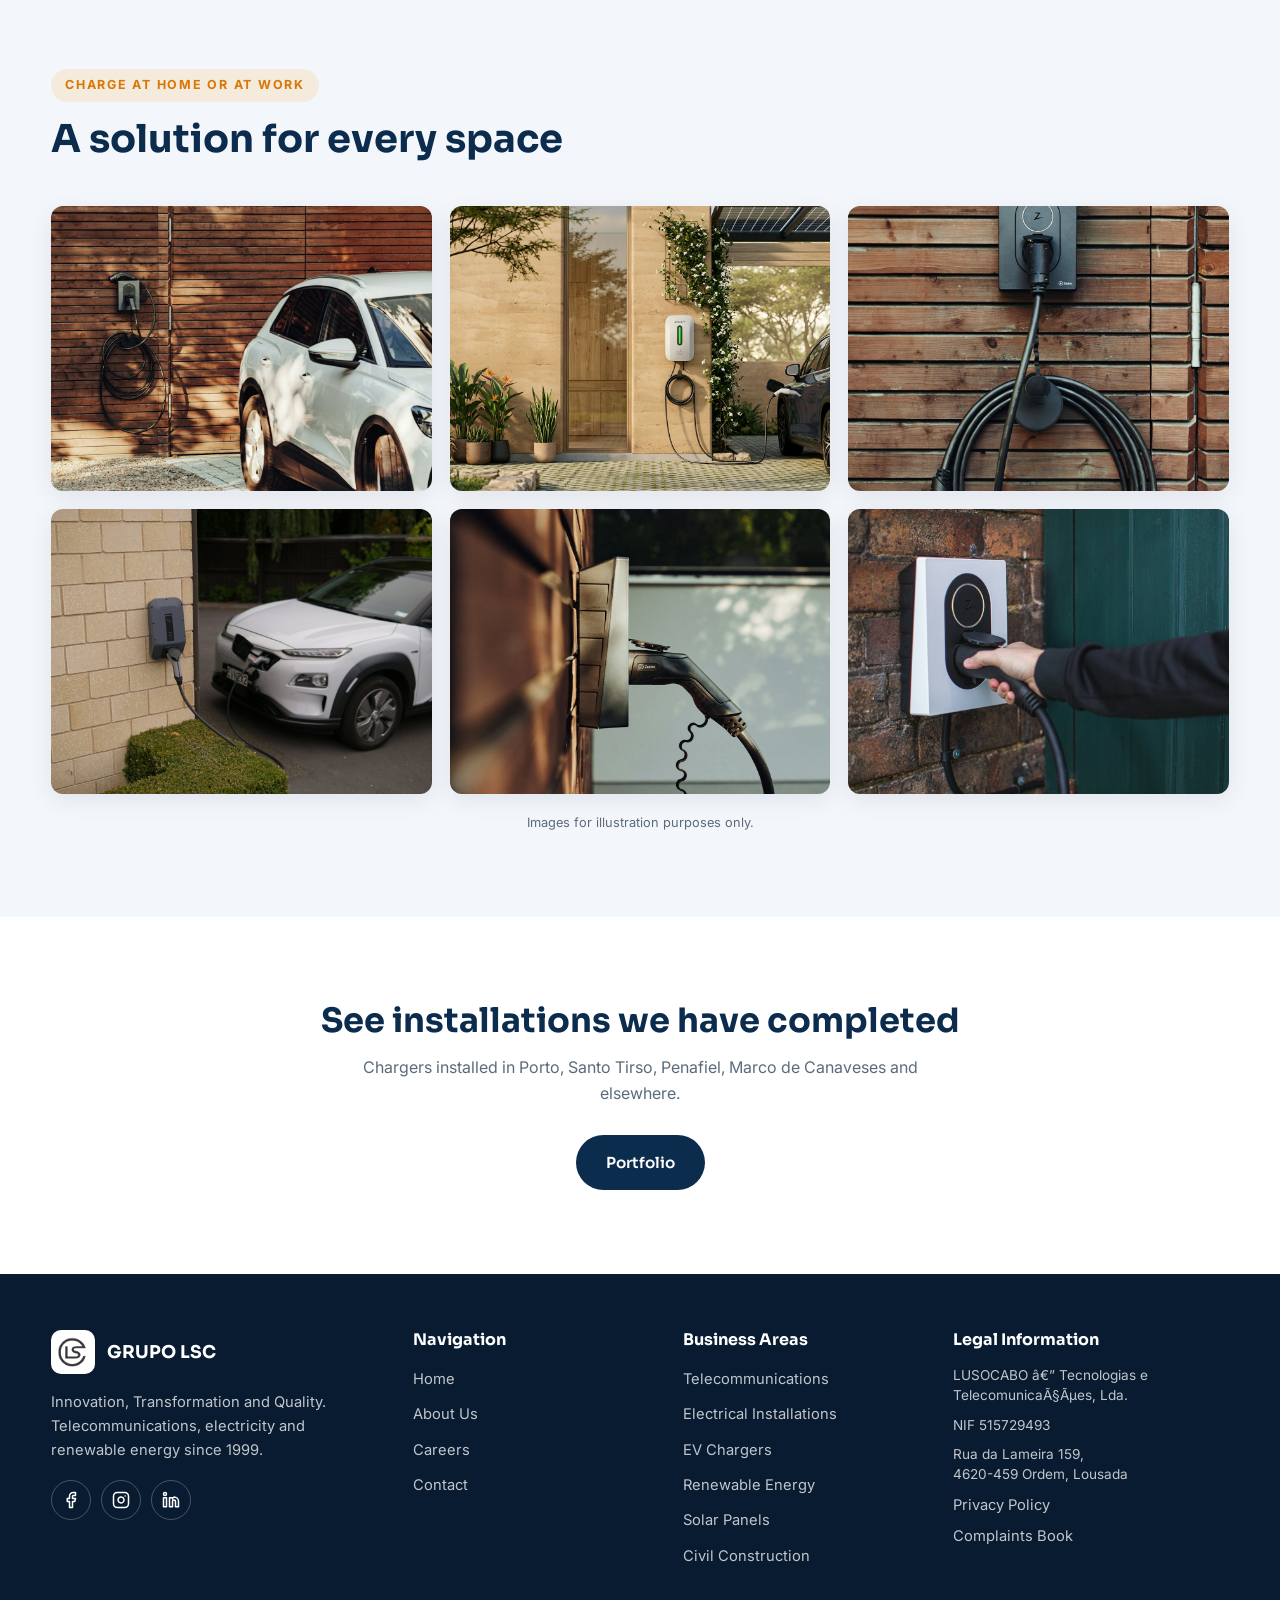
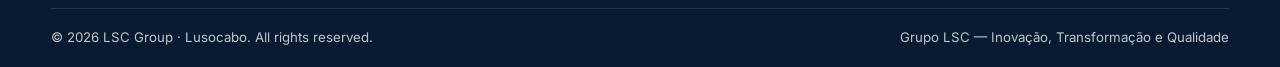
==== commit 30c2f1c0: "Preparar o site para campanhas de anuncios e cumprir requisitos legais Legal (RGPD): - Pagina de Pol" ====
--- a/carregadores.html
+++ b/carregadores.html
@@ -3,9 +3,16 @@
 <head>
   <meta charset="utf-8">
   <meta name="viewport" content="width=device-width, initial-scale=1">
-  <meta name="description" content="Peça um orçamento gratuito para a instalação de um carregador de veículo elétrico em moradia, condomínio ou empresa — Grupo LSC / Lusocabo.">
+  <meta name="description" data-i18n-content="meta.evDesc" content="Peça um orçamento gratuito para a instalação de um carregador de veículo elétrico em moradia, condomínio ou empresa — Grupo LSC / Lusocabo.">
   <title data-i18n="meta.ev">Orçamento de Carregadores VE — Grupo LSC</title>
-  <link rel="icon" type="image/png" href="assets/images/LOGO-sem_bg.png">
+  <link rel="canonical" href="https://lusocabo.com/carregadores.html">
+  <meta property="og:type" content="website">
+  <meta property="og:site_name" content="Grupo LSC">
+  <meta property="og:title" content="OrÃ§amento de Carregadores VE â€” Grupo LSC">
+  <meta property="og:description" content="PeÃ§a um orÃ§amento gratuito para a instalaÃ§Ã£o de um carregador de veÃ­culo elÃ©trico em moradia, condomÃ­nio ou empresa.">
+  <meta property="og:url" content="https://lusocabo.com/carregadores.html">
+  <meta property="og:image" content="https://lusocabo.com/assets/images/ELEC_Carregador.jpg">
+  <meta name="twitter:card" content="summary_large_image">  <link rel="icon" type="image/png" href="assets/images/LOGO-sem_bg.png">
   <link rel="preconnect" href="https://fonts.googleapis.com">
   <link rel="preconnect" href="https://fonts.gstatic.com" crossorigin>
   <link href="https://fonts.googleapis.com/css2?family=Inter:wght@400;500;600;700&family=Sora:wght@400;600;700&display=swap" rel="stylesheet">
@@ -30,6 +37,7 @@
             <li><a href="elec.html" data-i18n="nav.elec">Eletricidade Geral</a></li>
             <li><a href="carregadores.html" class="active" data-i18n="nav.ev">Carregadores VE</a></li>
             <li><a href="renovaveis.html" data-i18n="nav.renov">Energias Renováveis</a></li>
+            <li><a href="orcamento-solar.html" data-i18n="nav.sol">Painéis Solares</a></li>
             <li><a href="civil.html" data-i18n="nav.civil">Construção Civil</a></li>
           </ul>
         </li>
@@ -90,9 +98,11 @@
         <!-- Envio: Netlify Forms (aceita fotografias); se falhar, segue por Formspree sem anexos -->
         <form name="orcamento-carregadores" action="/carregadores.html" method="POST" enctype="multipart/form-data"
               data-netlify="true" netlify-honeypot="bot-field"
-              data-fallback="https://formspree.io/f/mojzkaop" data-ok="ev.ok" data-ok-nofiles="ev.okNoPhotos">
+              data-fallback="https://formspree.io/f/mojzkaop" data-subject="Pedido de orçamento — Carregador VE" data-ok="ev.ok" data-ok-nofiles="ev.okNoPhotos">
           <input type="hidden" name="form-name" value="orcamento-carregadores">
+          <input type="hidden" name="Origem" value="">
           <input type="text" name="bot-field" tabindex="-1" autocomplete="off" style="display:none">
+          <input type="hidden" name="subject" data-remove-prefix value="Pedido de orçamento — Carregador VE">
           <input type="hidden" name="_subject" value="Pedido de orçamento — Carregador VE">
           <input type="text" name="_gotcha" tabindex="-1" autocomplete="off" style="display:none">
 
@@ -165,6 +175,7 @@
           <button type="submit" class="btn btn-navy" data-i18n="ev.send">Pedir orçamento</button>
           <p class="form-status" role="status" style="margin-top:12px;font-weight:600;"></p>
           <p class="form-note" data-i18n="ev.note">* Campos obrigatórios. Depois do pedido poderemos solicitar fotografias do quadro elétrico e do local.</p>
+          <p class="form-note" data-i18n-html="form.privacy">Ao enviar, concorda com o tratamento dos seus dados nos termos da <a href="privacidade.html">Política de Privacidade</a>.</p>
         </form>
       </div>
     </div>
@@ -236,10 +247,20 @@
             <li><a href="elec.html" data-i18n="nav.elec">Eletricidade Geral</a></li>
             <li><a href="carregadores.html" data-i18n="nav.ev">Carregadores VE</a></li>
             <li><a href="renovaveis.html" data-i18n="nav.renov">Energias Renováveis</a></li>
+            <li><a href="orcamento-solar.html" data-i18n="nav.sol">Painéis Solares</a></li>
             <li><a href="civil.html" data-i18n="nav.civil">Construção Civil</a></li>
           </ul>
         </div>
-      </div>
+        <div>
+          <h4 data-i18n="footer.legal">InformaÃ§Ã£o Legal</h4>
+          <ul class="footer-legal">
+            <li>LUSOCABO â€” Tecnologias e TelecomunicaÃ§Ãµes, Lda.</li>
+            <li>NIF 515729493</li>
+            <li>Rua da Lameira 159,<br>4620-459 Ordem, Lousada</li>
+            <li><a href="privacidade.html" data-i18n="footer.privacy">PolÃ­tica de Privacidade</a></li>
+            <li><a href="https://www.livroreclamacoes.pt/Inicio/" target="_blank" rel="noopener" data-i18n="footer.complaints">Livro de ReclamaÃ§Ãµes</a></li>
+          </ul>
+        </div>      </div>
       <div class="footer-bottom">
         <span data-i18n="footer.rights">© 2026 Grupo LSC · Lusocabo. Todos os direitos reservados.</span>
         <span>Grupo LSC — Inovação, Transformação e Qualidade</span>
--- a/assets/css/site.css
+++ b/assets/css/site.css
@@ -633,10 +633,11 @@
 .site-footer { background: #081b30; color: rgba(255, 255, 255, 0.75); padding: 56px 0 0; }
 .footer-grid {
   display: grid;
-  grid-template-columns: 1.4fr 1fr 1fr;
+  grid-template-columns: 1.4fr 1fr 1fr 1.2fr;
   gap: 40px;
   padding-bottom: 40px;
 }
+.footer-legal li { font-size: 0.85rem; line-height: 1.5; }
 .site-footer h4 { color: #fff; font-size: 1rem; margin-bottom: 16px; }
 .site-footer ul { list-style: none; display: grid; gap: 9px; }
 .site-footer a { color: rgba(255, 255, 255, 0.75); font-size: 0.92rem; }
@@ -667,6 +668,80 @@
   gap: 12px;
   flex-wrap: wrap;
 }
+
+/* ---------- Testemunhos ---------- */
+.testimonial-card {
+  background: #fff;
+  border: 1px solid var(--line);
+  border-radius: var(--radius);
+  box-shadow: var(--shadow);
+  padding: 34px 36px;
+  max-width: 720px;
+  margin-inline: auto;
+  text-align: center;
+}
+.testimonial-card blockquote {
+  font-size: 1.08rem;
+  color: var(--text);
+  line-height: 1.7;
+  margin-bottom: 18px;
+}
+.testimonial-card .who { font: 600 0.95rem var(--font-head); color: var(--navy); }
+.testimonial-card .stars { color: var(--accent); font-size: 1.15rem; letter-spacing: 2px; margin-bottom: 14px; }
+.g-badge {
+  display: inline-flex;
+  align-items: center;
+  gap: 10px;
+  margin-top: 22px;
+  background: var(--bg-soft);
+  border: 1px solid var(--line);
+  border-radius: 999px;
+  padding: 10px 20px;
+  font: 600 0.9rem var(--font-head);
+  color: var(--navy);
+}
+.g-badge .score { color: var(--accent-dark); font-size: 1.05rem; }
+
+/* ---------- Mapa ---------- */
+.map-embed {
+  width: 100%;
+  height: 280px;
+  border: 0;
+  border-radius: var(--radius);
+  box-shadow: var(--shadow);
+  margin-top: 18px;
+}
+
+/* ---------- Política de privacidade ---------- */
+.priv-body h3 { margin: 28px 0 8px; font-size: 1.1rem; }
+.priv-body p { color: var(--muted); }
+
+/* ---------- Banner de consentimento ---------- */
+.consent {
+  position: fixed;
+  inset: auto 16px 16px 16px;
+  z-index: 300;
+  max-width: 560px;
+  margin-inline: auto;
+  background: #fff;
+  border: 1px solid var(--line);
+  border-radius: var(--radius);
+  box-shadow: var(--shadow-lg);
+  padding: 20px 22px;
+  font-size: 0.9rem;
+  color: var(--muted);
+}
+.consent .consent-actions { display: flex; gap: 10px; margin-top: 14px; flex-wrap: wrap; }
+.consent button {
+  border: 1.5px solid var(--line);
+  background: #fff;
+  color: var(--navy);
+  font: 600 0.86rem var(--font-head);
+  padding: 9px 20px;
+  border-radius: 999px;
+  cursor: pointer;
+}
+.consent button.yes { background: var(--navy); border-color: var(--navy); color: #fff; }
 
 /* ---------- Animações de entrada ---------- */
 .reveal { opacity: 0; transform: translateY(26px); transition: opacity 0.7s ease, transform 0.7s ease; }
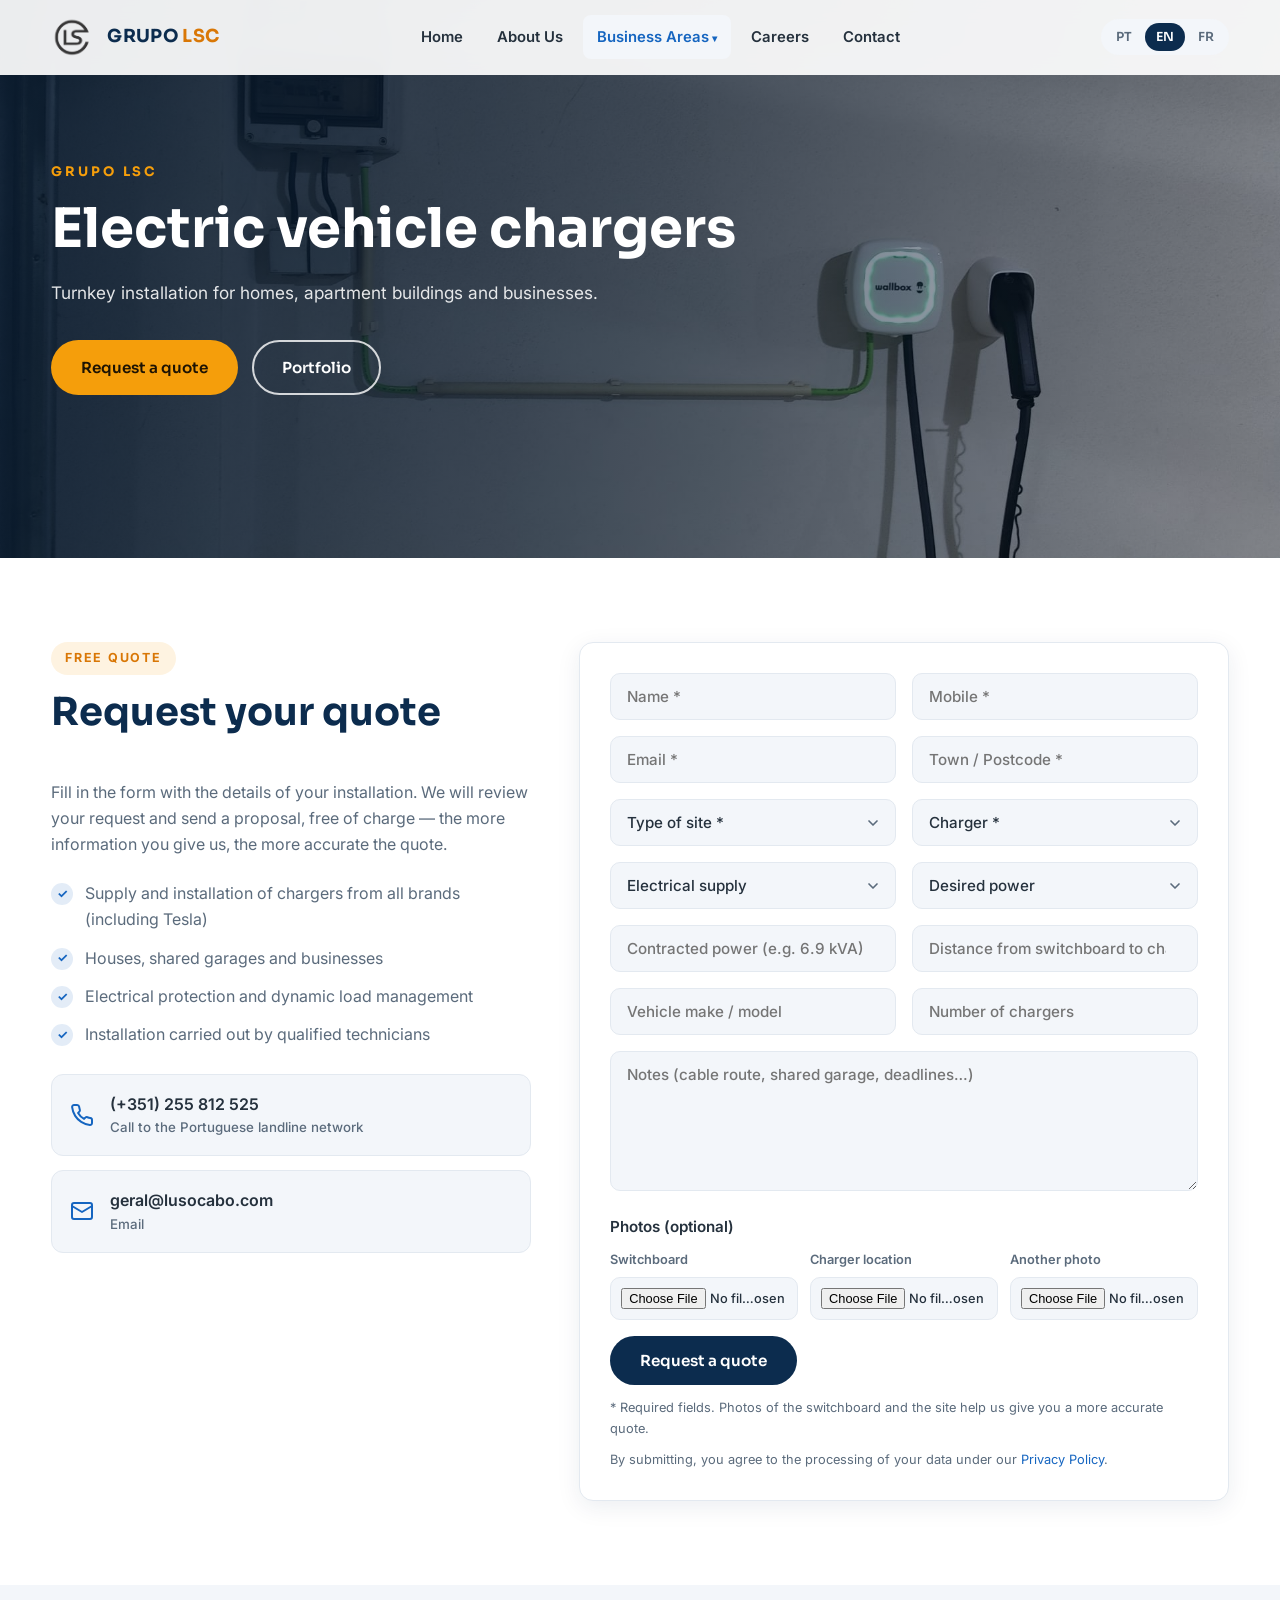
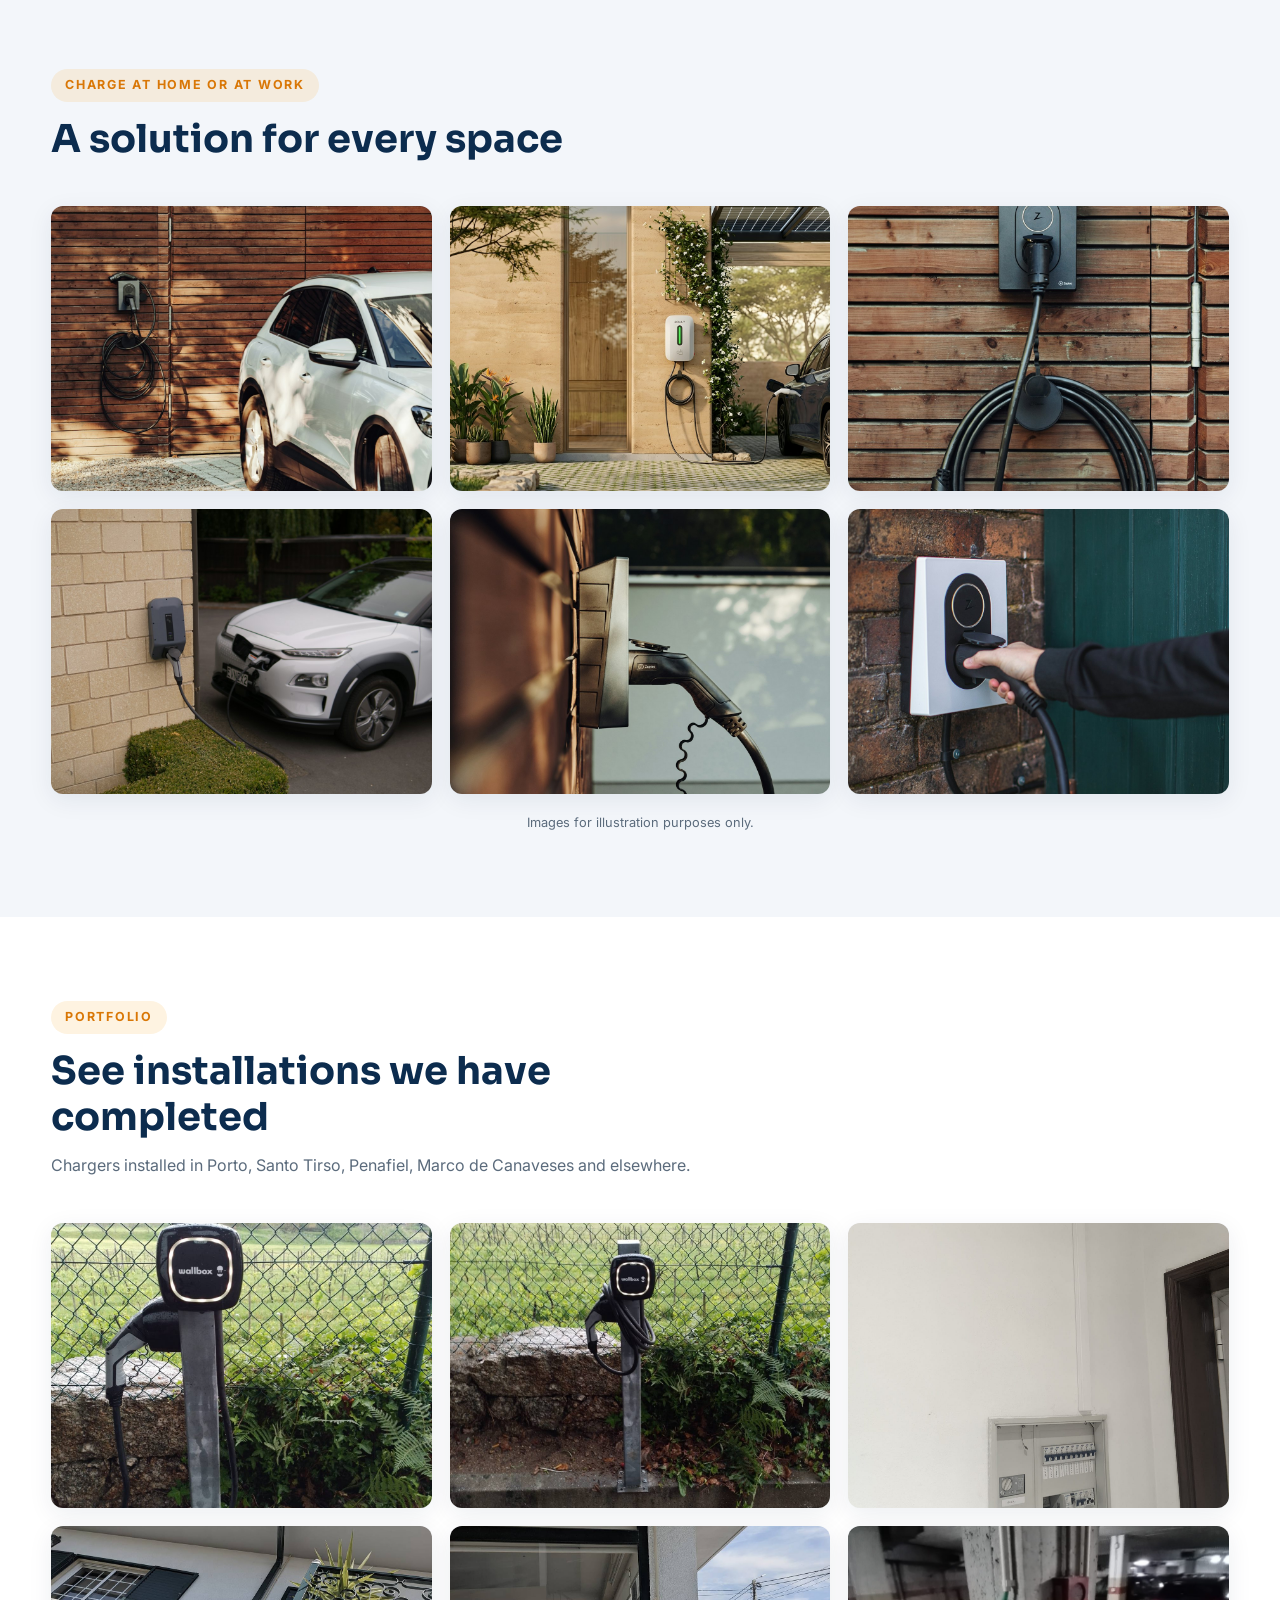
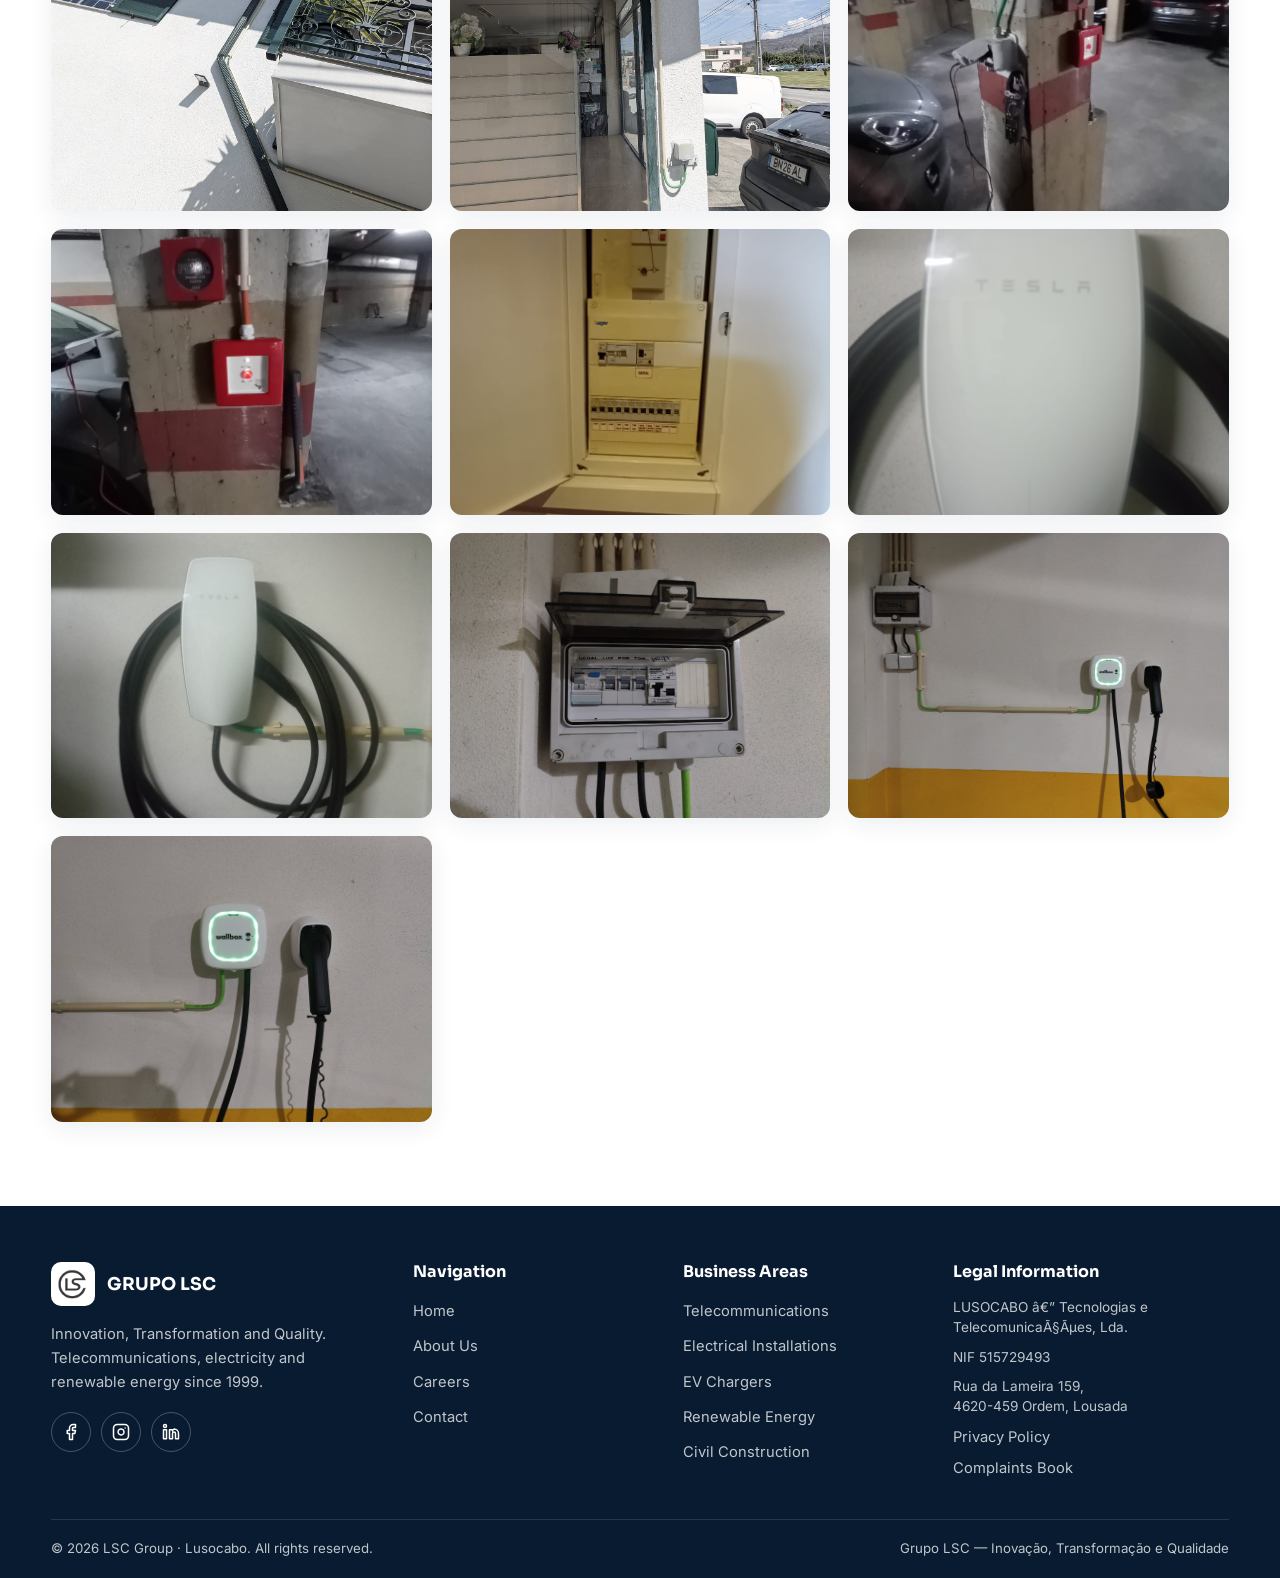
==== commit 8d6aa694: "Reorganizar solar e carregadores - Formulario de orcamento solar passa para dentro de renovaveis.htm" ====
--- a/carregadores.html
+++ b/carregadores.html
@@ -5,13 +5,13 @@
   <meta name="viewport" content="width=device-width, initial-scale=1">
   <meta name="description" data-i18n-content="meta.evDesc" content="Peça um orçamento gratuito para a instalação de um carregador de veículo elétrico em moradia, condomínio ou empresa — Grupo LSC / Lusocabo.">
   <title data-i18n="meta.ev">Orçamento de Carregadores VE — Grupo LSC</title>
-  <link rel="canonical" href="https://lusocabo.com/carregadores.html">
-  <meta property="og:type" content="website">
-  <meta property="og:site_name" content="Grupo LSC">
-  <meta property="og:title" content="OrÃ§amento de Carregadores VE â€” Grupo LSC">
-  <meta property="og:description" content="PeÃ§a um orÃ§amento gratuito para a instalaÃ§Ã£o de um carregador de veÃ­culo elÃ©trico em moradia, condomÃ­nio ou empresa.">
-  <meta property="og:url" content="https://lusocabo.com/carregadores.html">
-  <meta property="og:image" content="https://lusocabo.com/assets/images/ELEC_Carregador.jpg">
+  <link rel="canonical" href="https://lusocabo.com/carregadores.html">
+  <meta property="og:type" content="website">
+  <meta property="og:site_name" content="Grupo LSC">
+  <meta property="og:title" content="OrÃ§amento de Carregadores VE â€” Grupo LSC">
+  <meta property="og:description" content="PeÃ§a um orÃ§amento gratuito para a instalaÃ§Ã£o de um carregador de veÃ­culo elÃ©trico em moradia, condomÃ­nio ou empresa.">
+  <meta property="og:url" content="https://lusocabo.com/carregadores.html">
+  <meta property="og:image" content="https://lusocabo.com/assets/images/ELEC_Carregador.jpg">
   <meta name="twitter:card" content="summary_large_image">  <link rel="icon" type="image/png" href="assets/images/LOGO-sem_bg.png">
   <link rel="preconnect" href="https://fonts.googleapis.com">
   <link rel="preconnect" href="https://fonts.gstatic.com" crossorigin>
@@ -37,7 +37,6 @@
             <li><a href="elec.html" data-i18n="nav.elec">Eletricidade Geral</a></li>
             <li><a href="carregadores.html" class="active" data-i18n="nav.ev">Carregadores VE</a></li>
             <li><a href="renovaveis.html" data-i18n="nav.renov">Energias Renováveis</a></li>
-            <li><a href="orcamento-solar.html" data-i18n="nav.sol">Painéis Solares</a></li>
             <li><a href="civil.html" data-i18n="nav.civil">Construção Civil</a></li>
           </ul>
         </li>
@@ -62,7 +61,7 @@
       <p data-i18n="ev.heroSub">Instalação chave-na-mão em moradias, condomínios e empresas.</p>
       <div class="hero-cta">
         <a href="#orcamento" class="btn btn-primary" data-i18n="ev.heroBtn">Pedir orçamento</a>
-        <a href="elec.html#galeria" class="btn btn-outline" data-i18n="gal.kicker">Portefólio</a>
+        <a href="#galeria" class="btn btn-outline" data-i18n="gal.kicker">Portefólio</a>
       </div>
     </div>
   </section>
@@ -174,7 +173,7 @@
           </div>
           <button type="submit" class="btn btn-navy" data-i18n="ev.send">Pedir orçamento</button>
           <p class="form-status" role="status" style="margin-top:12px;font-weight:600;"></p>
-          <p class="form-note" data-i18n="ev.note">* Campos obrigatórios. Depois do pedido poderemos solicitar fotografias do quadro elétrico e do local.</p>
+          <p class="form-note" data-i18n="ev.note">* Campos obrigatórios. Depois do pedido poderemos solicitar fotografias do quadro elétrico e do local.</p>
           <p class="form-note" data-i18n-html="form.privacy">Ao enviar, concorda com o tratamento dos seus dados nos termos da <a href="privacidade.html">Política de Privacidade</a>.</p>
         </form>
       </div>
@@ -200,15 +199,43 @@
     </div>
   </section>
 
-  <!-- ===== CTA ===== -->
-  <section class="cta-band" style="background:var(--bg);">
-    <div class="container reveal">
-      <h2 data-i18n="ev.ctaTitle">Veja instalações que já realizámos</h2>
-      <p data-i18n="ev.ctaP"></p>
-      <a href="elec.html#galeria" class="btn btn-navy" data-i18n="gal.kicker">Portefólio</a>
-    </div>
+  <!-- ===== Portefólio real ===== -->
+  <section id="galeria">
+    <div class="container">
+      <div class="sec-head reveal">
+        <span class="kicker" data-i18n="gal.kicker">Portefólio</span>
+        <h2 data-i18n="ev.ctaTitle">Veja instalações que já realizámos</h2>
+        <p data-i18n="ev.ctaP"></p>
+      </div>
+      <div class="gallery reveal">
+        <figure class="g-item" data-cat="ce" data-full="assets/images/CE_1 (1).jpg"><img src="assets/images/CE_1 (1).jpg" alt="Carregador elétrico, Porto" loading="lazy"><figcaption class="cap" data-i18n="ele.cap1"></figcaption></figure>+
+        <figure class="g-item" data-cat="ce" data-full="assets/images/CE_1 (2).jpg"><img src="assets/images/CE_1 (2).jpg" alt="Carregador elétrico, Porto" loading="lazy"><figcaption class="cap" data-i18n="ele.cap1"></figcaption></figure>+
+        <figure class="g-item" data-cat="ce" data-full="assets/images/CE_2 (1).jpg"><img src="assets/images/CE_2 (1).jpg" alt="Carregador elétrico, Marco de Canaveses" loading="lazy"><figcaption class="cap" data-i18n="ele.cap4"></figcaption></figure>+
+        <figure class="g-item" data-cat="ce" data-full="assets/images/CE_2 (2).jpg"><img src="assets/images/CE_2 (2).jpg" alt="Carregador elétrico, Marco de Canaveses" loading="lazy"><figcaption class="cap" data-i18n="ele.cap4"></figcaption></figure>+
+        <figure class="g-item" data-cat="ce" data-full="assets/images/CE_2 (3).jpg"><img src="assets/images/CE_2 (3).jpg" alt="Carregador elétrico, Marco de Canaveses" loading="lazy"><figcaption class="cap" data-i18n="ele.cap4"></figcaption></figure>+
+        <figure class="g-item" data-cat="ce" data-full="assets/images/CE_3 (1).jpg"><img src="assets/images/CE_3 (1).jpg" alt="Carregador elétrico, Santo Tirso" loading="lazy"><figcaption class="cap" data-i18n="ele.cap6"></figcaption></figure>+
+        <figure class="g-item" data-cat="ce" data-full="assets/images/CE_3 (2).jpg"><img src="assets/images/CE_3 (2).jpg" alt="Carregador elétrico, Santo Tirso" loading="lazy"><figcaption class="cap" data-i18n="ele.cap6"></figcaption></figure>+
+        <figure class="g-item" data-cat="ce" data-full="assets/images/CE_3 (3).jpg"><img src="assets/images/CE_3 (3).jpg" alt="Carregador elétrico, Santo Tirso" loading="lazy"><figcaption class="cap" data-i18n="ele.cap6"></figcaption></figure>+
+        <figure class="g-item" data-cat="ce" data-full="assets/images/ELEC_TESLA (1).jpg"><img src="assets/images/ELEC_TESLA (1).jpg" alt="Carregador Tesla, Santo Tirso" loading="lazy"><figcaption class="cap" data-i18n="ele.cap7"></figcaption></figure>+
+        <figure class="g-item" data-cat="ce" data-full="assets/images/ELEC_TESLA (2).jpg"><img src="assets/images/ELEC_TESLA (2).jpg" alt="Carregador Tesla, Santo Tirso" loading="lazy"><figcaption class="cap" data-i18n="ele.cap7"></figcaption></figure>+
+        <figure class="g-item" data-cat="ce" data-full="assets/images/CE_4 (1).jpg"><img src="assets/images/CE_4 (1).jpg" alt="Carregador elétrico, Penafiel" loading="lazy"><figcaption class="cap" data-i18n="ele.cap8"></figcaption></figure>+
+        <figure class="g-item" data-cat="ce" data-full="assets/images/CE_4 (2).jpg"><img src="assets/images/CE_4 (2).jpg" alt="Carregador elétrico, Penafiel" loading="lazy"><figcaption class="cap" data-i18n="ele.cap8"></figcaption></figure>+
+        <figure class="g-item" data-cat="ce" data-full="assets/images/CE_4 (3).jpg"><img src="assets/images/CE_4 (3).jpg" alt="Carregador elétrico, Penafiel" loading="lazy"><figcaption class="cap" data-i18n="ele.cap8"></figcaption></figure>
+      </div>
+    </div>
   </section>
-
   <!-- ===== Footer ===== -->
   <footer class="site-footer">
     <div class="container">
@@ -247,7 +274,6 @@
             <li><a href="elec.html" data-i18n="nav.elec">Eletricidade Geral</a></li>
             <li><a href="carregadores.html" data-i18n="nav.ev">Carregadores VE</a></li>
             <li><a href="renovaveis.html" data-i18n="nav.renov">Energias Renováveis</a></li>
-            <li><a href="orcamento-solar.html" data-i18n="nav.sol">Painéis Solares</a></li>
             <li><a href="civil.html" data-i18n="nav.civil">Construção Civil</a></li>
           </ul>
         </div>
@@ -268,6 +294,14 @@
     </div>
   </footer>
 
+  <!-- ===== Lightbox ===== -->
+  <div class="lb" role="dialog" aria-modal="true">
+    <button class="lb-close" aria-label="Fechar">✕</button>
+    <button class="lb-prev" aria-label="Anterior">←</button>
+    <img alt="">
+    <div class="lb-cap"></div>
+    <button class="lb-next" aria-label="Seguinte">→</button>
+  </div>
   <script src="assets/js/i18n.js"></script>
   <script src="assets/js/site.js"></script>
 </body>
--- a/assets/css/site.css
+++ b/assets/css/site.css
@@ -670,6 +670,13 @@
 }
 
 /* ---------- Testemunhos ---------- */
+.test-grid {
+  display: grid;
+  grid-template-columns: repeat(auto-fit, minmax(280px, 420px));
+  justify-content: center;
+  gap: 20px;
+}
+.test-grid .testimonial-card { max-width: none; margin: 0; }
 .testimonial-card {
   background: #fff;
   border: 1px solid var(--line);
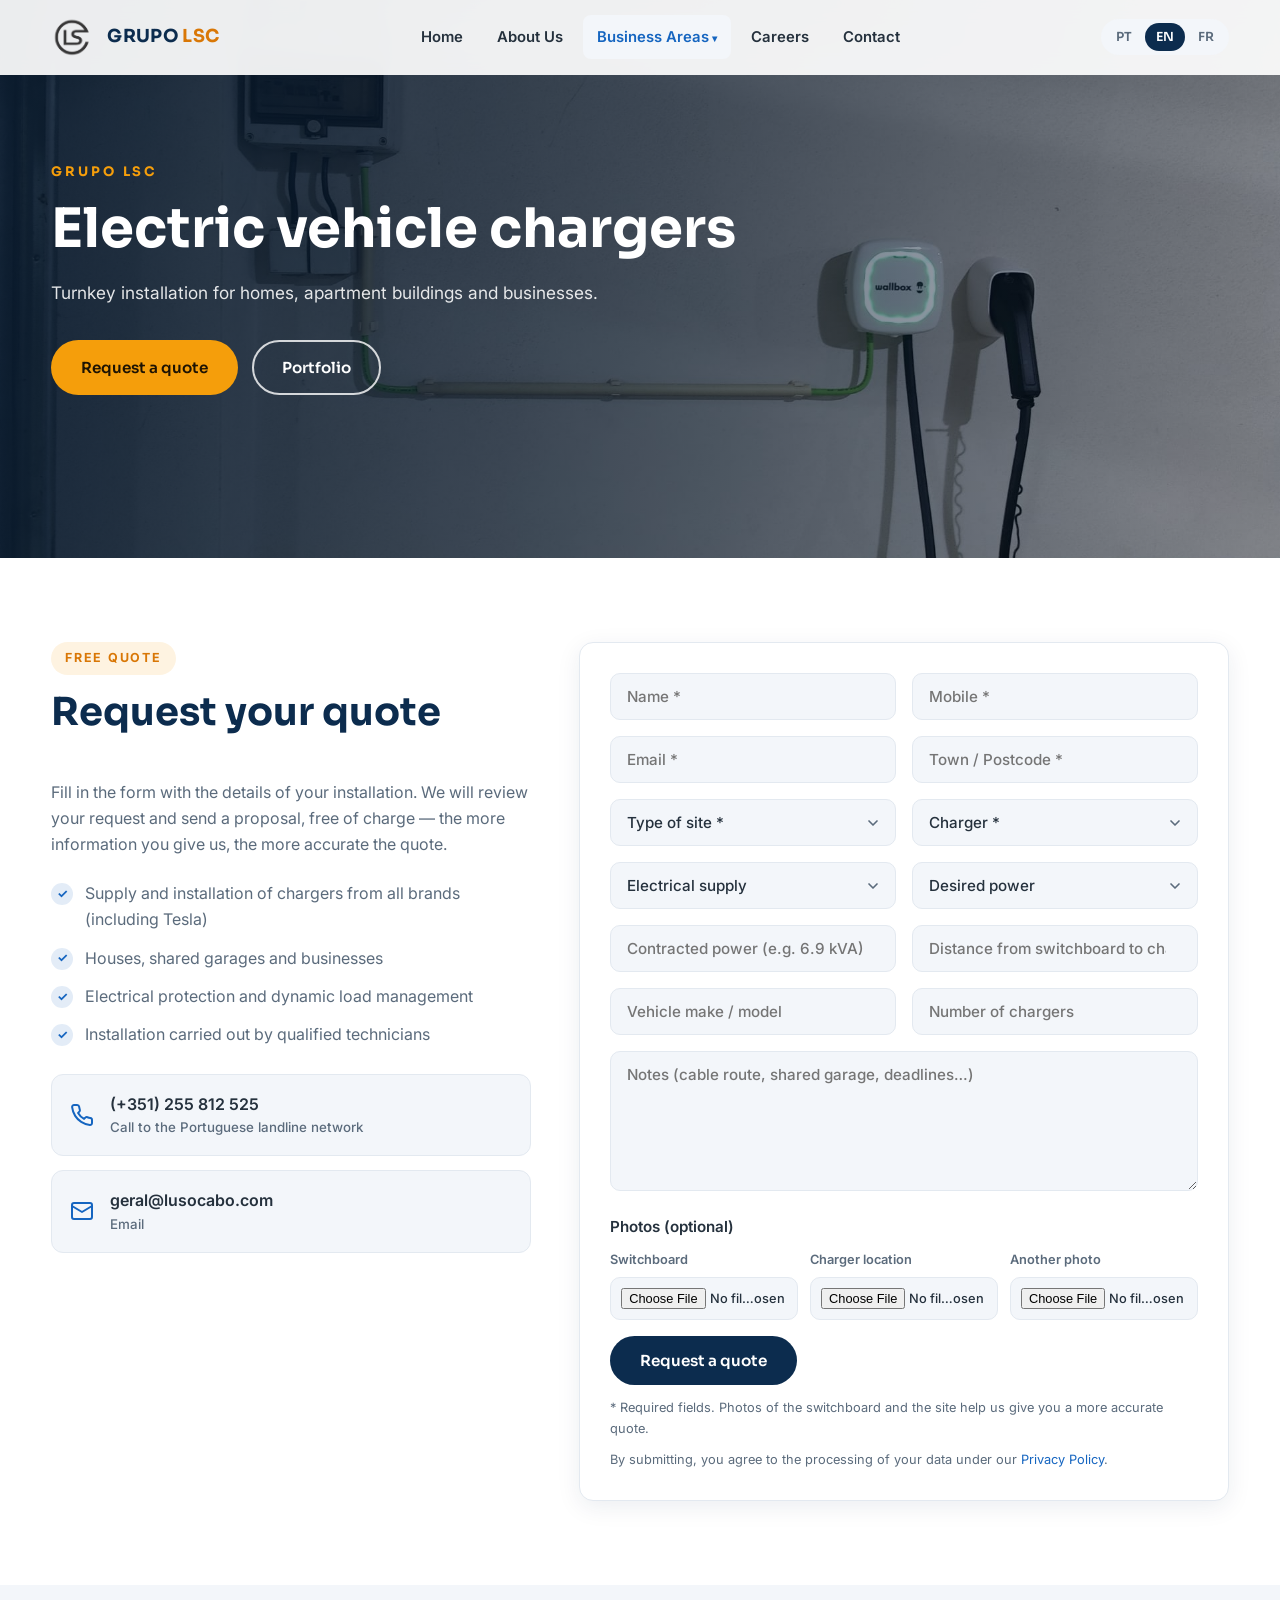
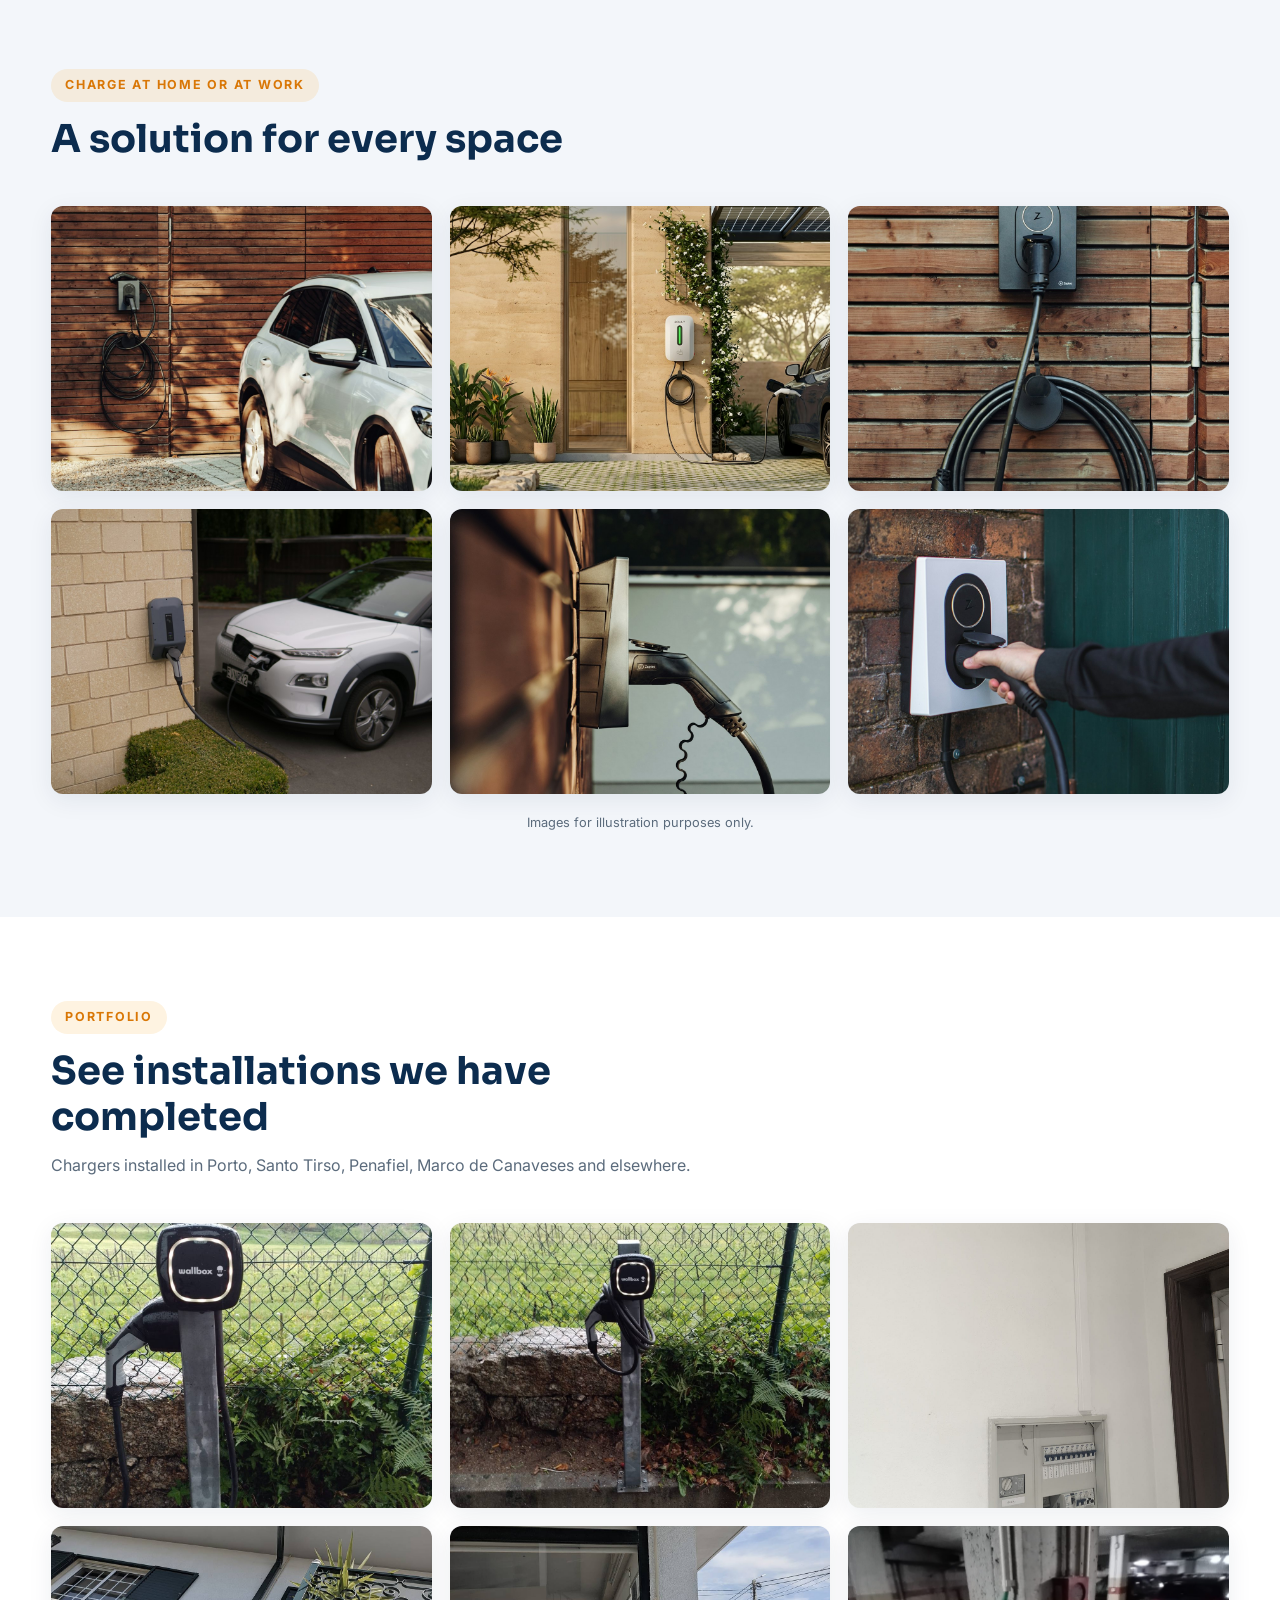
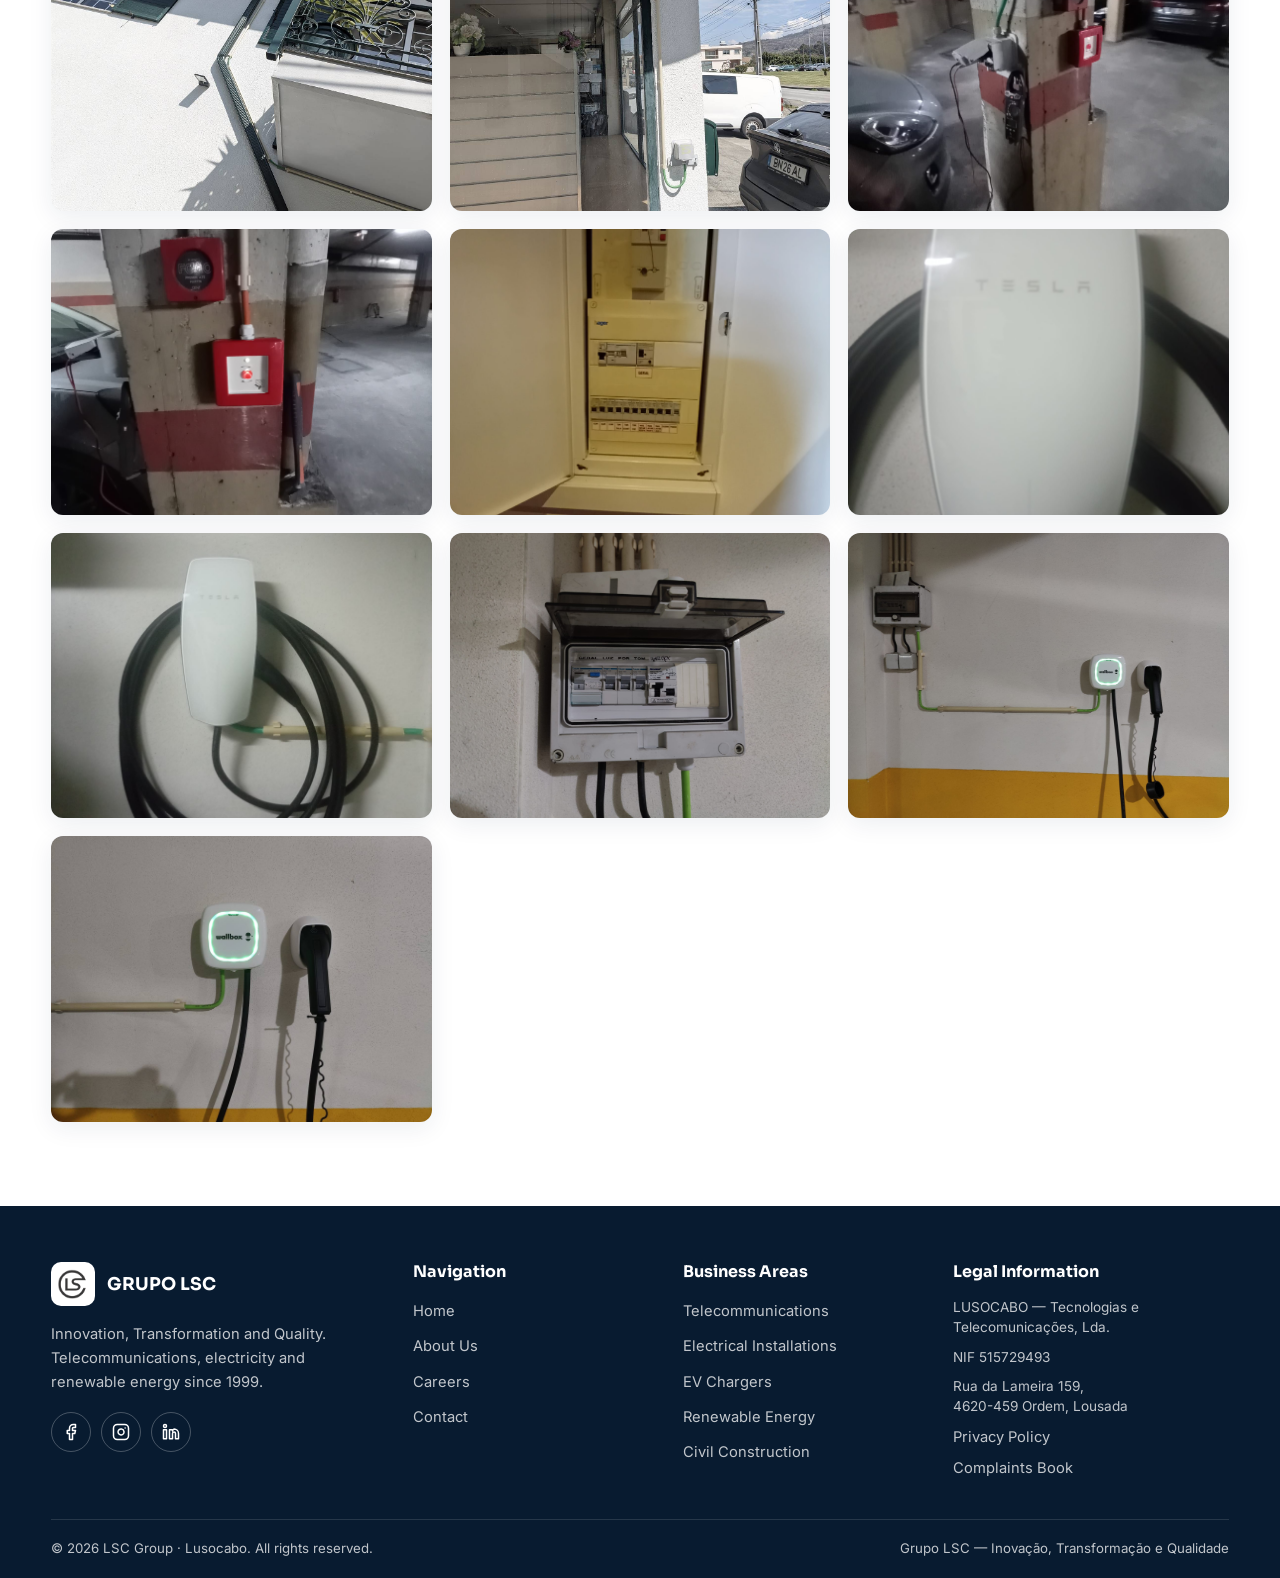
==== commit fdf8d02c: "Corrigir codificacao UTF-8 no rodape legal e nas meta tags OG 40 linhas com texto duplamente codific" ====
--- a/carregadores.html
+++ b/carregadores.html
@@ -5,13 +5,13 @@
   <meta name="viewport" content="width=device-width, initial-scale=1">
   <meta name="description" data-i18n-content="meta.evDesc" content="Peça um orçamento gratuito para a instalação de um carregador de veículo elétrico em moradia, condomínio ou empresa — Grupo LSC / Lusocabo.">
   <title data-i18n="meta.ev">Orçamento de Carregadores VE — Grupo LSC</title>
-  <link rel="canonical" href="https://lusocabo.com/carregadores.html">
-  <meta property="og:type" content="website">
-  <meta property="og:site_name" content="Grupo LSC">
-  <meta property="og:title" content="OrÃ§amento de Carregadores VE â€” Grupo LSC">
-  <meta property="og:description" content="PeÃ§a um orÃ§amento gratuito para a instalaÃ§Ã£o de um carregador de veÃ­culo elÃ©trico em moradia, condomÃ­nio ou empresa.">
-  <meta property="og:url" content="https://lusocabo.com/carregadores.html">
-  <meta property="og:image" content="https://lusocabo.com/assets/images/ELEC_Carregador.jpg">
+  <link rel="canonical" href="https://lusocabo.com/carregadores.html">
+  <meta property="og:type" content="website">
+  <meta property="og:site_name" content="Grupo LSC">
+  <meta property="og:title" content="Orçamento de Carregadores VE — Grupo LSC">
+  <meta property="og:description" content="Peça um orçamento gratuito para a instalação de um carregador de veículo elétrico em moradia, condomínio ou empresa.">
+  <meta property="og:url" content="https://lusocabo.com/carregadores.html">
+  <meta property="og:image" content="https://lusocabo.com/assets/images/ELEC_Carregador.jpg">
   <meta name="twitter:card" content="summary_large_image">  <link rel="icon" type="image/png" href="assets/images/LOGO-sem_bg.png">
   <link rel="preconnect" href="https://fonts.googleapis.com">
   <link rel="preconnect" href="https://fonts.gstatic.com" crossorigin>
@@ -173,7 +173,7 @@
           </div>
           <button type="submit" class="btn btn-navy" data-i18n="ev.send">Pedir orçamento</button>
           <p class="form-status" role="status" style="margin-top:12px;font-weight:600;"></p>
-          <p class="form-note" data-i18n="ev.note">* Campos obrigatórios. Depois do pedido poderemos solicitar fotografias do quadro elétrico e do local.</p>
+          <p class="form-note" data-i18n="ev.note">* Campos obrigatórios. Depois do pedido poderemos solicitar fotografias do quadro elétrico e do local.</p>
           <p class="form-note" data-i18n-html="form.privacy">Ao enviar, concorda com o tratamento dos seus dados nos termos da <a href="privacidade.html">Política de Privacidade</a>.</p>
         </form>
       </div>
@@ -199,42 +199,42 @@
     </div>
   </section>
 
-  <!-- ===== Portefólio real ===== -->
-  <section id="galeria">
-    <div class="container">
-      <div class="sec-head reveal">
-        <span class="kicker" data-i18n="gal.kicker">Portefólio</span>
-        <h2 data-i18n="ev.ctaTitle">Veja instalações que já realizámos</h2>
-        <p data-i18n="ev.ctaP"></p>
-      </div>
-      <div class="gallery reveal">
-        <figure class="g-item" data-cat="ce" data-full="assets/images/CE_1 (1).jpg"><img src="assets/images/CE_1 (1).jpg" alt="Carregador elétrico, Porto" loading="lazy"><figcaption class="cap" data-i18n="ele.cap1"></figcaption></figure>-
-        <figure class="g-item" data-cat="ce" data-full="assets/images/CE_1 (2).jpg"><img src="assets/images/CE_1 (2).jpg" alt="Carregador elétrico, Porto" loading="lazy"><figcaption class="cap" data-i18n="ele.cap1"></figcaption></figure>-
-        <figure class="g-item" data-cat="ce" data-full="assets/images/CE_2 (1).jpg"><img src="assets/images/CE_2 (1).jpg" alt="Carregador elétrico, Marco de Canaveses" loading="lazy"><figcaption class="cap" data-i18n="ele.cap4"></figcaption></figure>-
-        <figure class="g-item" data-cat="ce" data-full="assets/images/CE_2 (2).jpg"><img src="assets/images/CE_2 (2).jpg" alt="Carregador elétrico, Marco de Canaveses" loading="lazy"><figcaption class="cap" data-i18n="ele.cap4"></figcaption></figure>-
-        <figure class="g-item" data-cat="ce" data-full="assets/images/CE_2 (3).jpg"><img src="assets/images/CE_2 (3).jpg" alt="Carregador elétrico, Marco de Canaveses" loading="lazy"><figcaption class="cap" data-i18n="ele.cap4"></figcaption></figure>-
-        <figure class="g-item" data-cat="ce" data-full="assets/images/CE_3 (1).jpg"><img src="assets/images/CE_3 (1).jpg" alt="Carregador elétrico, Santo Tirso" loading="lazy"><figcaption class="cap" data-i18n="ele.cap6"></figcaption></figure>-
-        <figure class="g-item" data-cat="ce" data-full="assets/images/CE_3 (2).jpg"><img src="assets/images/CE_3 (2).jpg" alt="Carregador elétrico, Santo Tirso" loading="lazy"><figcaption class="cap" data-i18n="ele.cap6"></figcaption></figure>-
-        <figure class="g-item" data-cat="ce" data-full="assets/images/CE_3 (3).jpg"><img src="assets/images/CE_3 (3).jpg" alt="Carregador elétrico, Santo Tirso" loading="lazy"><figcaption class="cap" data-i18n="ele.cap6"></figcaption></figure>-
-        <figure class="g-item" data-cat="ce" data-full="assets/images/ELEC_TESLA (1).jpg"><img src="assets/images/ELEC_TESLA (1).jpg" alt="Carregador Tesla, Santo Tirso" loading="lazy"><figcaption class="cap" data-i18n="ele.cap7"></figcaption></figure>-
-        <figure class="g-item" data-cat="ce" data-full="assets/images/ELEC_TESLA (2).jpg"><img src="assets/images/ELEC_TESLA (2).jpg" alt="Carregador Tesla, Santo Tirso" loading="lazy"><figcaption class="cap" data-i18n="ele.cap7"></figcaption></figure>-
-        <figure class="g-item" data-cat="ce" data-full="assets/images/CE_4 (1).jpg"><img src="assets/images/CE_4 (1).jpg" alt="Carregador elétrico, Penafiel" loading="lazy"><figcaption class="cap" data-i18n="ele.cap8"></figcaption></figure>-
-        <figure class="g-item" data-cat="ce" data-full="assets/images/CE_4 (2).jpg"><img src="assets/images/CE_4 (2).jpg" alt="Carregador elétrico, Penafiel" loading="lazy"><figcaption class="cap" data-i18n="ele.cap8"></figcaption></figure>-
-        <figure class="g-item" data-cat="ce" data-full="assets/images/CE_4 (3).jpg"><img src="assets/images/CE_4 (3).jpg" alt="Carregador elétrico, Penafiel" loading="lazy"><figcaption class="cap" data-i18n="ele.cap8"></figcaption></figure>
-      </div>
-    </div>
+  <!-- ===== Portefólio real ===== -->
+  <section id="galeria">
+    <div class="container">
+      <div class="sec-head reveal">
+        <span class="kicker" data-i18n="gal.kicker">Portefólio</span>
+        <h2 data-i18n="ev.ctaTitle">Veja instalações que já realizámos</h2>
+        <p data-i18n="ev.ctaP"></p>
+      </div>
+      <div class="gallery reveal">
+        <figure class="g-item" data-cat="ce" data-full="assets/images/CE_1 (1).jpg"><img src="assets/images/CE_1 (1).jpg" alt="Carregador elétrico, Porto" loading="lazy"><figcaption class="cap" data-i18n="ele.cap1"></figcaption></figure>
+
+        <figure class="g-item" data-cat="ce" data-full="assets/images/CE_1 (2).jpg"><img src="assets/images/CE_1 (2).jpg" alt="Carregador elétrico, Porto" loading="lazy"><figcaption class="cap" data-i18n="ele.cap1"></figcaption></figure>
+
+        <figure class="g-item" data-cat="ce" data-full="assets/images/CE_2 (1).jpg"><img src="assets/images/CE_2 (1).jpg" alt="Carregador elétrico, Marco de Canaveses" loading="lazy"><figcaption class="cap" data-i18n="ele.cap4"></figcaption></figure>
+
+        <figure class="g-item" data-cat="ce" data-full="assets/images/CE_2 (2).jpg"><img src="assets/images/CE_2 (2).jpg" alt="Carregador elétrico, Marco de Canaveses" loading="lazy"><figcaption class="cap" data-i18n="ele.cap4"></figcaption></figure>
+
+        <figure class="g-item" data-cat="ce" data-full="assets/images/CE_2 (3).jpg"><img src="assets/images/CE_2 (3).jpg" alt="Carregador elétrico, Marco de Canaveses" loading="lazy"><figcaption class="cap" data-i18n="ele.cap4"></figcaption></figure>
+
+        <figure class="g-item" data-cat="ce" data-full="assets/images/CE_3 (1).jpg"><img src="assets/images/CE_3 (1).jpg" alt="Carregador elétrico, Santo Tirso" loading="lazy"><figcaption class="cap" data-i18n="ele.cap6"></figcaption></figure>
+
+        <figure class="g-item" data-cat="ce" data-full="assets/images/CE_3 (2).jpg"><img src="assets/images/CE_3 (2).jpg" alt="Carregador elétrico, Santo Tirso" loading="lazy"><figcaption class="cap" data-i18n="ele.cap6"></figcaption></figure>
+
+        <figure class="g-item" data-cat="ce" data-full="assets/images/CE_3 (3).jpg"><img src="assets/images/CE_3 (3).jpg" alt="Carregador elétrico, Santo Tirso" loading="lazy"><figcaption class="cap" data-i18n="ele.cap6"></figcaption></figure>
+
+        <figure class="g-item" data-cat="ce" data-full="assets/images/ELEC_TESLA (1).jpg"><img src="assets/images/ELEC_TESLA (1).jpg" alt="Carregador Tesla, Santo Tirso" loading="lazy"><figcaption class="cap" data-i18n="ele.cap7"></figcaption></figure>
+
+        <figure class="g-item" data-cat="ce" data-full="assets/images/ELEC_TESLA (2).jpg"><img src="assets/images/ELEC_TESLA (2).jpg" alt="Carregador Tesla, Santo Tirso" loading="lazy"><figcaption class="cap" data-i18n="ele.cap7"></figcaption></figure>
+
+        <figure class="g-item" data-cat="ce" data-full="assets/images/CE_4 (1).jpg"><img src="assets/images/CE_4 (1).jpg" alt="Carregador elétrico, Penafiel" loading="lazy"><figcaption class="cap" data-i18n="ele.cap8"></figcaption></figure>
+
+        <figure class="g-item" data-cat="ce" data-full="assets/images/CE_4 (2).jpg"><img src="assets/images/CE_4 (2).jpg" alt="Carregador elétrico, Penafiel" loading="lazy"><figcaption class="cap" data-i18n="ele.cap8"></figcaption></figure>
+
+        <figure class="g-item" data-cat="ce" data-full="assets/images/CE_4 (3).jpg"><img src="assets/images/CE_4 (3).jpg" alt="Carregador elétrico, Penafiel" loading="lazy"><figcaption class="cap" data-i18n="ele.cap8"></figcaption></figure>
+      </div>
+    </div>
   </section>
   <!-- ===== Footer ===== -->
   <footer class="site-footer">
@@ -278,13 +278,13 @@
           </ul>
         </div>
         <div>
-          <h4 data-i18n="footer.legal">InformaÃ§Ã£o Legal</h4>
+          <h4 data-i18n="footer.legal">Informação Legal</h4>
           <ul class="footer-legal">
-            <li>LUSOCABO â€” Tecnologias e TelecomunicaÃ§Ãµes, Lda.</li>
+            <li>LUSOCABO — Tecnologias e Telecomunicações, Lda.</li>
             <li>NIF 515729493</li>
             <li>Rua da Lameira 159,<br>4620-459 Ordem, Lousada</li>
-            <li><a href="privacidade.html" data-i18n="footer.privacy">PolÃ­tica de Privacidade</a></li>
-            <li><a href="https://www.livroreclamacoes.pt/Inicio/" target="_blank" rel="noopener" data-i18n="footer.complaints">Livro de ReclamaÃ§Ãµes</a></li>
+            <li><a href="privacidade.html" data-i18n="footer.privacy">Política de Privacidade</a></li>
+            <li><a href="https://www.livroreclamacoes.pt/Inicio/" target="_blank" rel="noopener" data-i18n="footer.complaints">Livro de Reclamações</a></li>
           </ul>
         </div>      </div>
       <div class="footer-bottom">
@@ -294,14 +294,14 @@
     </div>
   </footer>
 
-  <!-- ===== Lightbox ===== -->
-  <div class="lb" role="dialog" aria-modal="true">
-    <button class="lb-close" aria-label="Fechar">✕</button>
-    <button class="lb-prev" aria-label="Anterior">←</button>
-    <img alt="">
-    <div class="lb-cap"></div>
-    <button class="lb-next" aria-label="Seguinte">→</button>
-  </div>
+  <!-- ===== Lightbox ===== -->
+  <div class="lb" role="dialog" aria-modal="true">
+    <button class="lb-close" aria-label="Fechar">✕</button>
+    <button class="lb-prev" aria-label="Anterior">←</button>
+    <img alt="">
+    <div class="lb-cap"></div>
+    <button class="lb-next" aria-label="Seguinte">→</button>
+  </div>
   <script src="assets/js/i18n.js"></script>
   <script src="assets/js/site.js"></script>
 </body>
